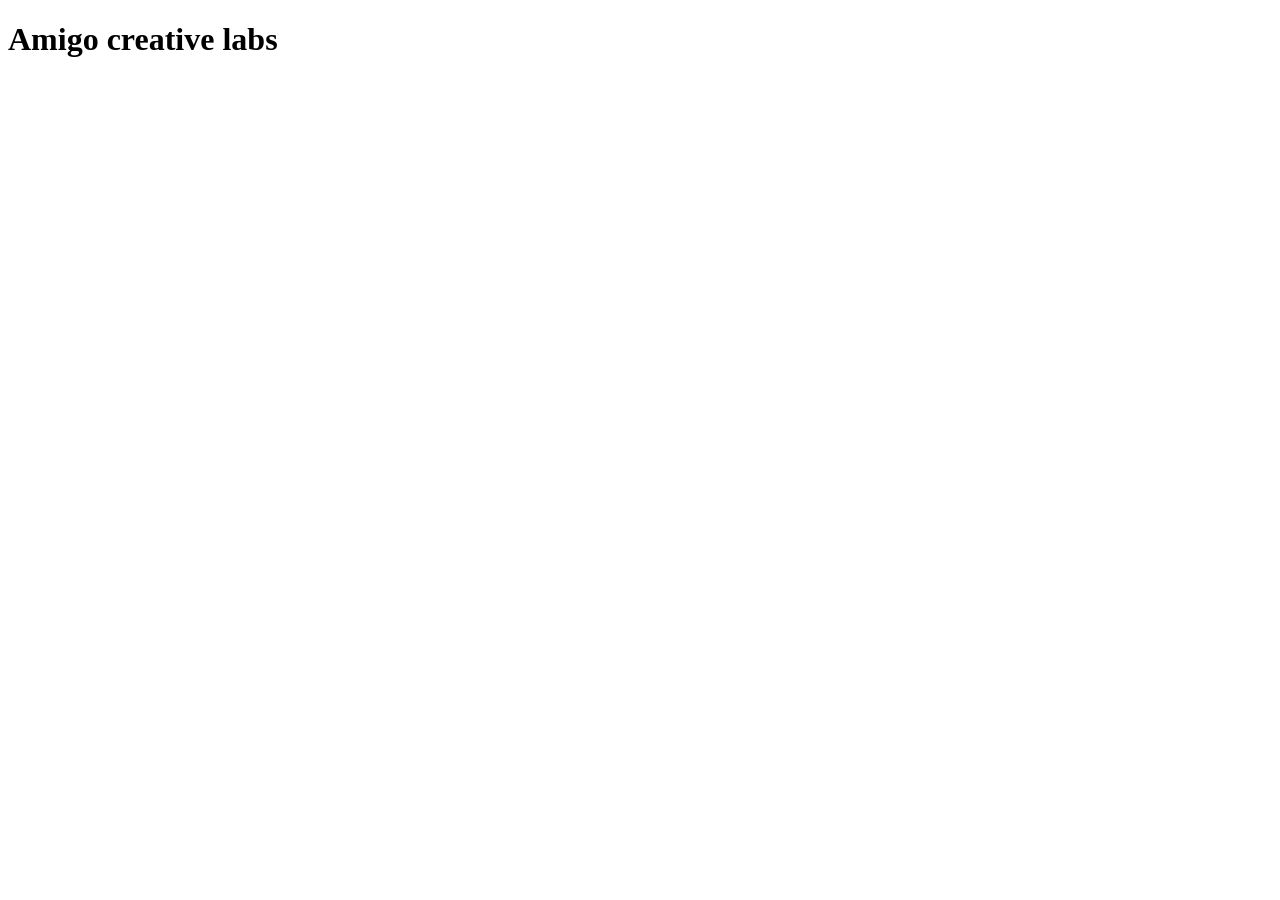
==== index.html @ 83a63556 "first" ====
<!DOCTYPE html>
<html lang="en">
<head>
    <meta charset="UTF-8">
    <meta name="viewport" content="width=device-width, initial-scale=1.0">
    <title>Document</title>
</head>
<body>
    <h1>
        Amigo creative labs
    </h1>
</body>
</html>
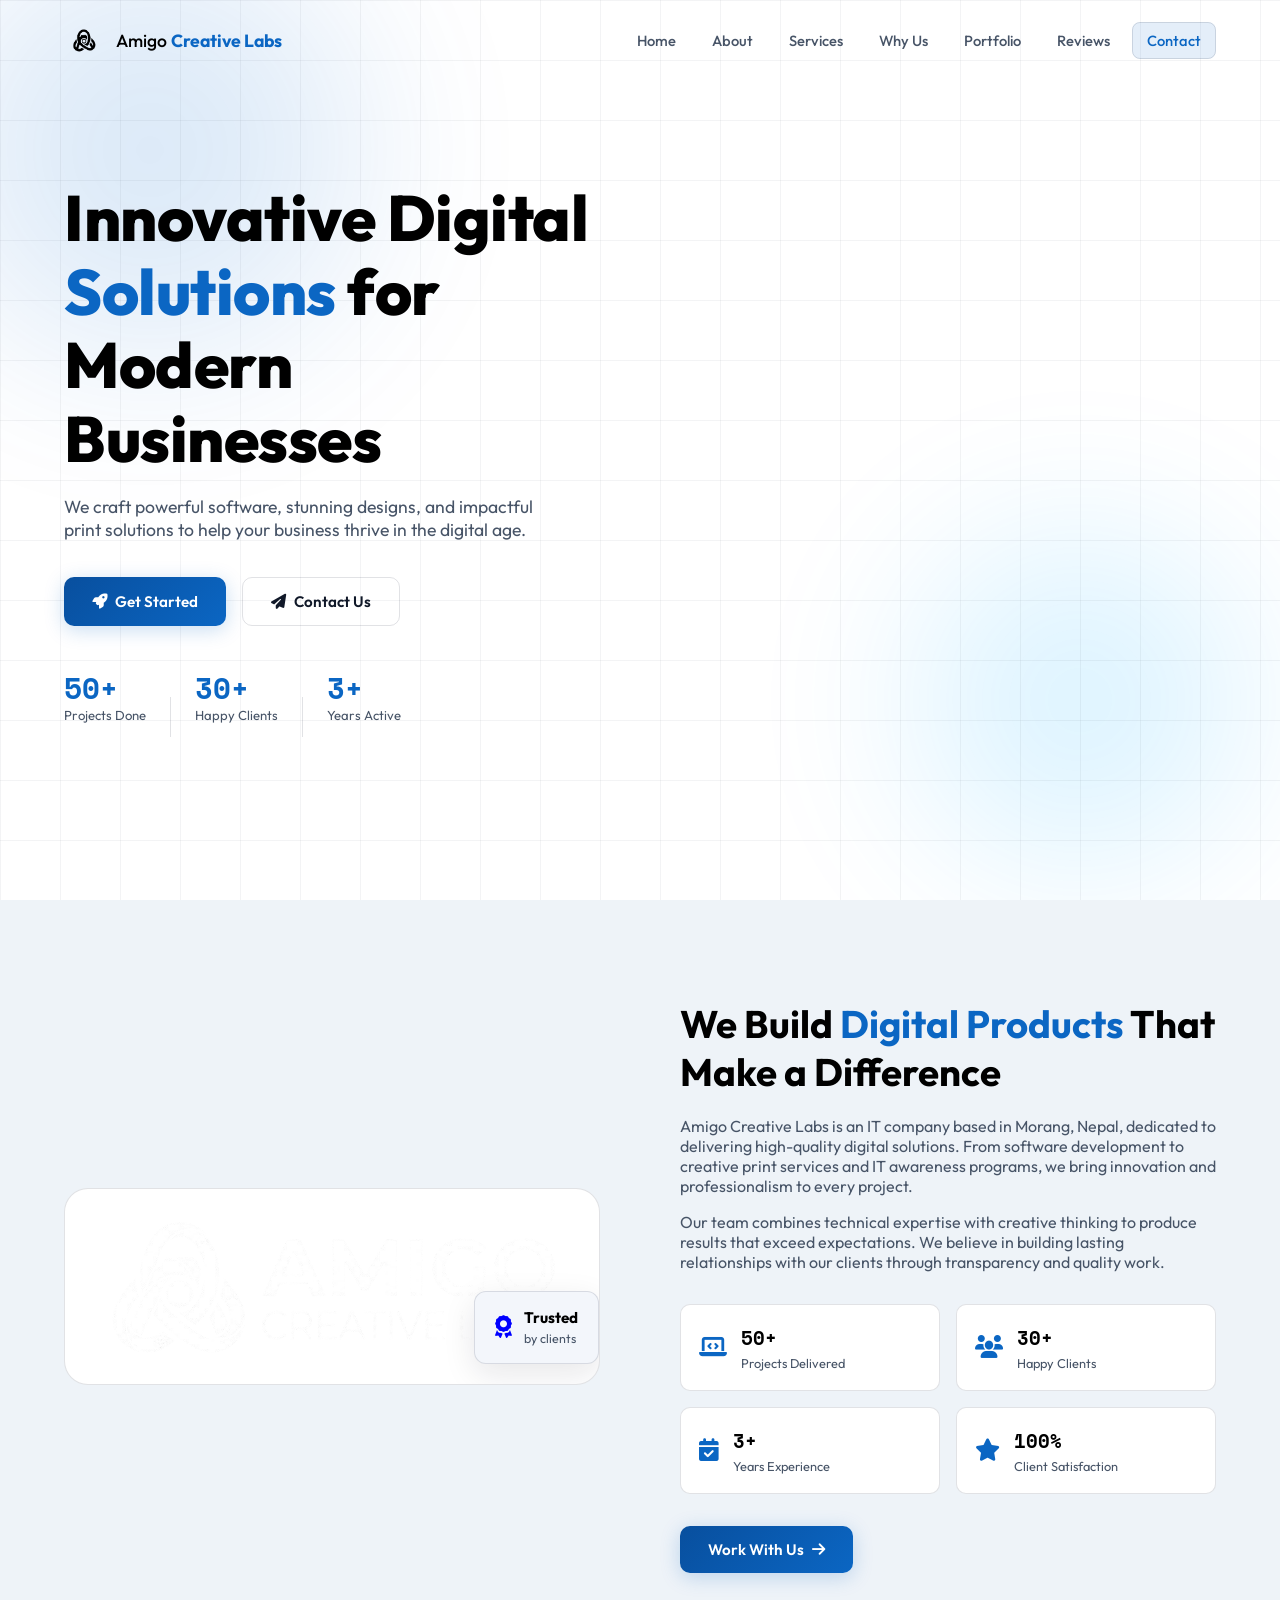
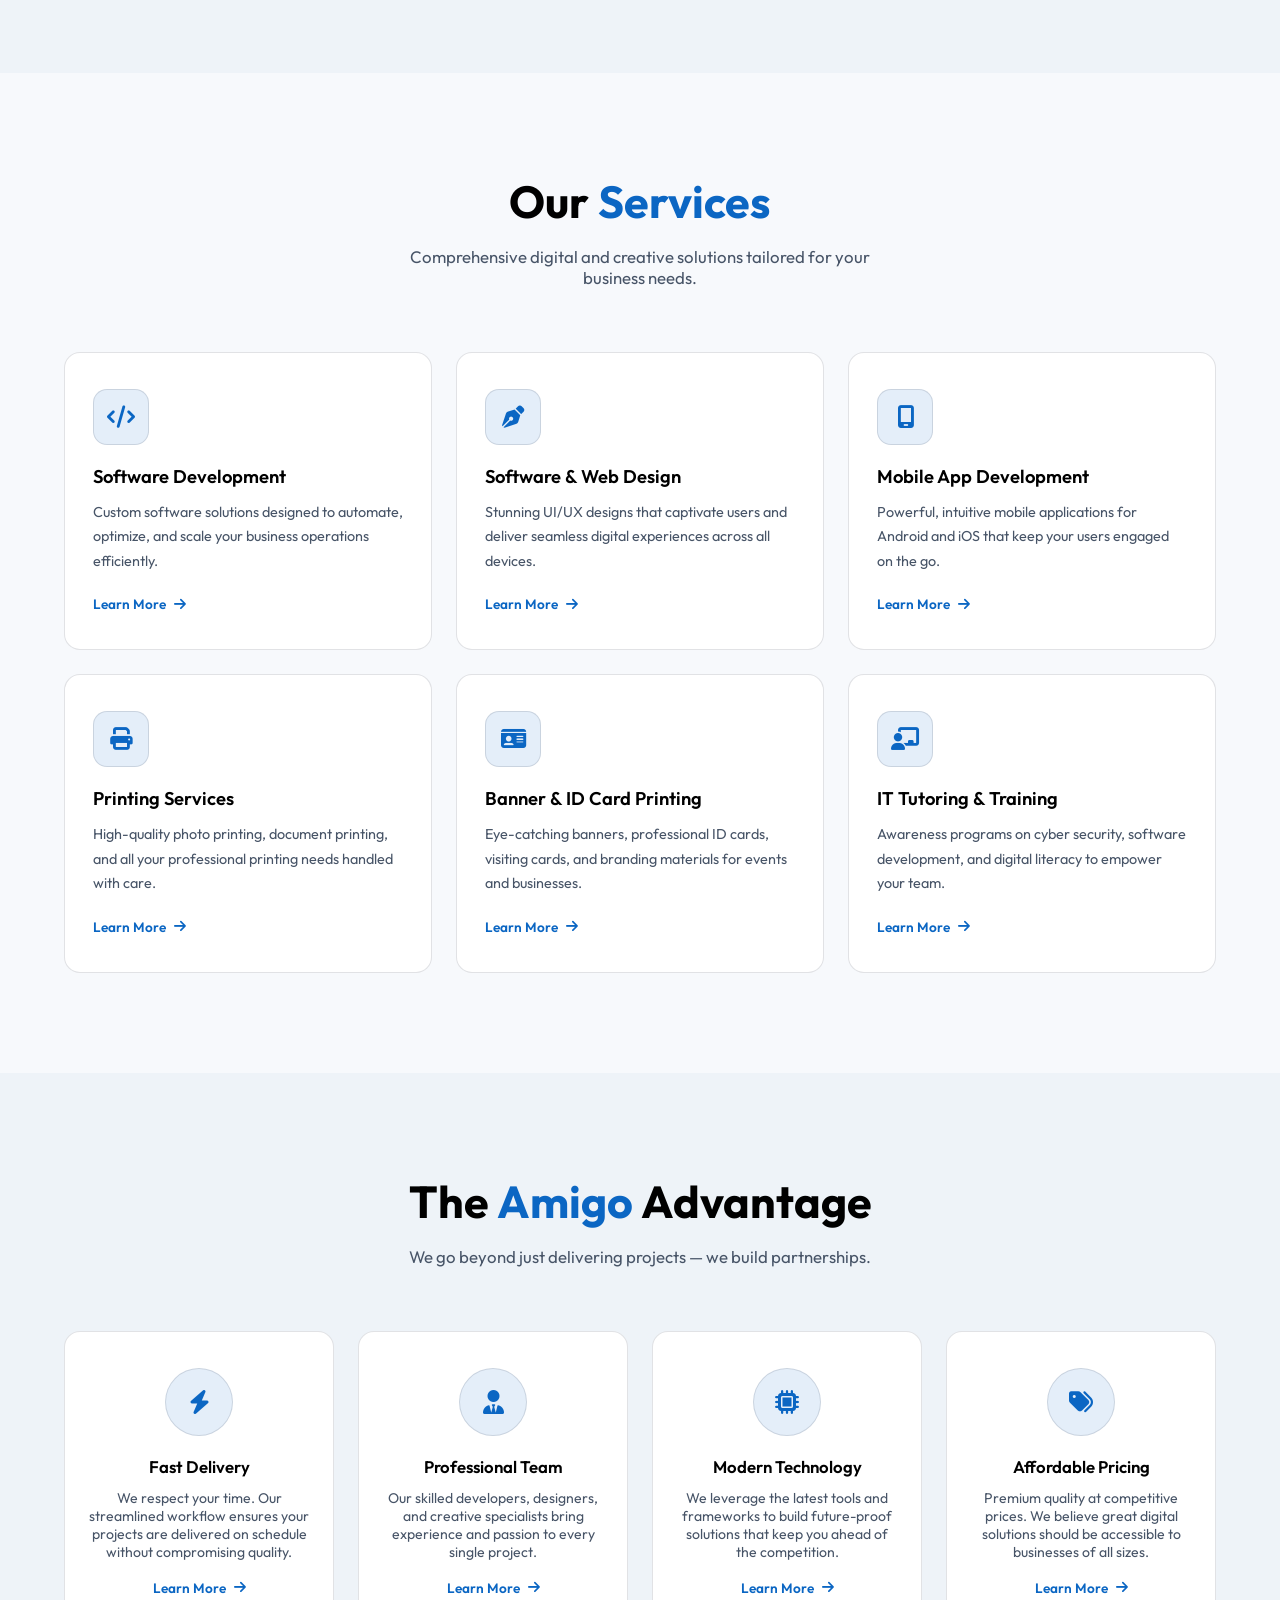
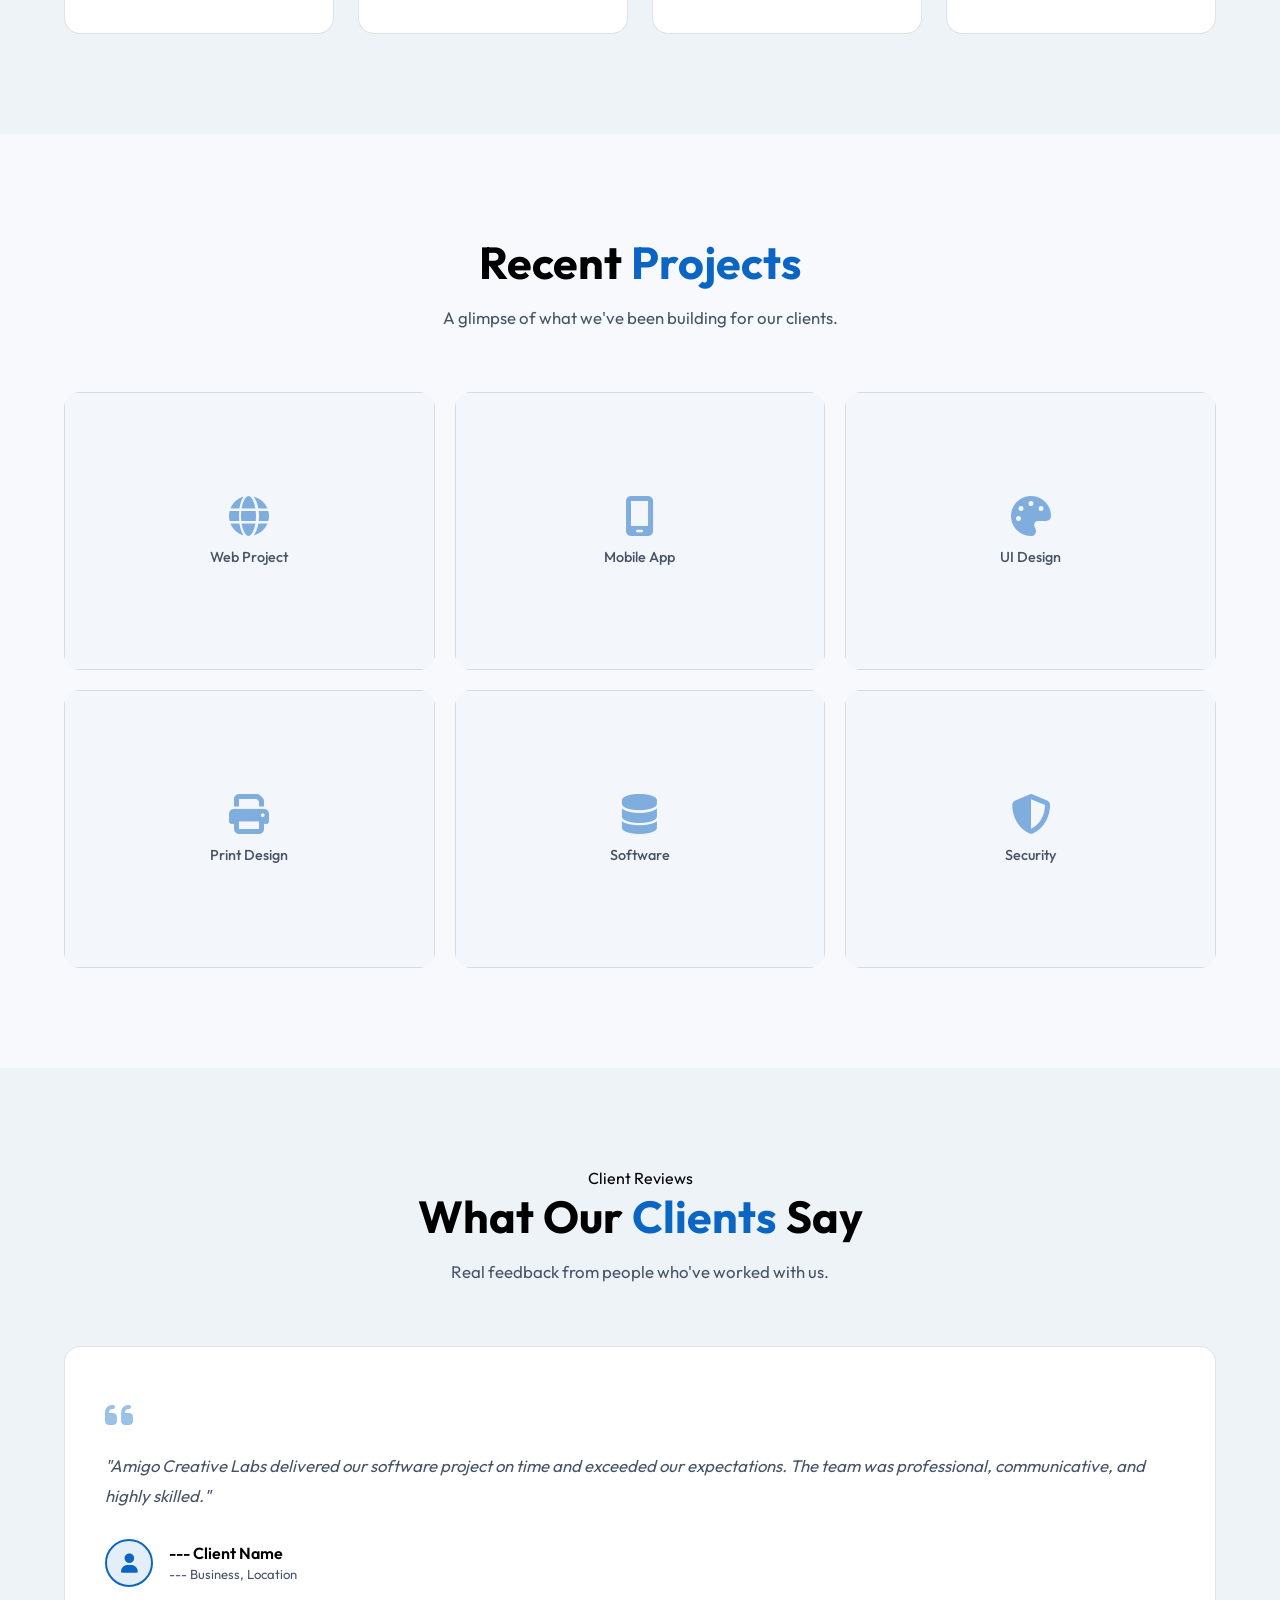
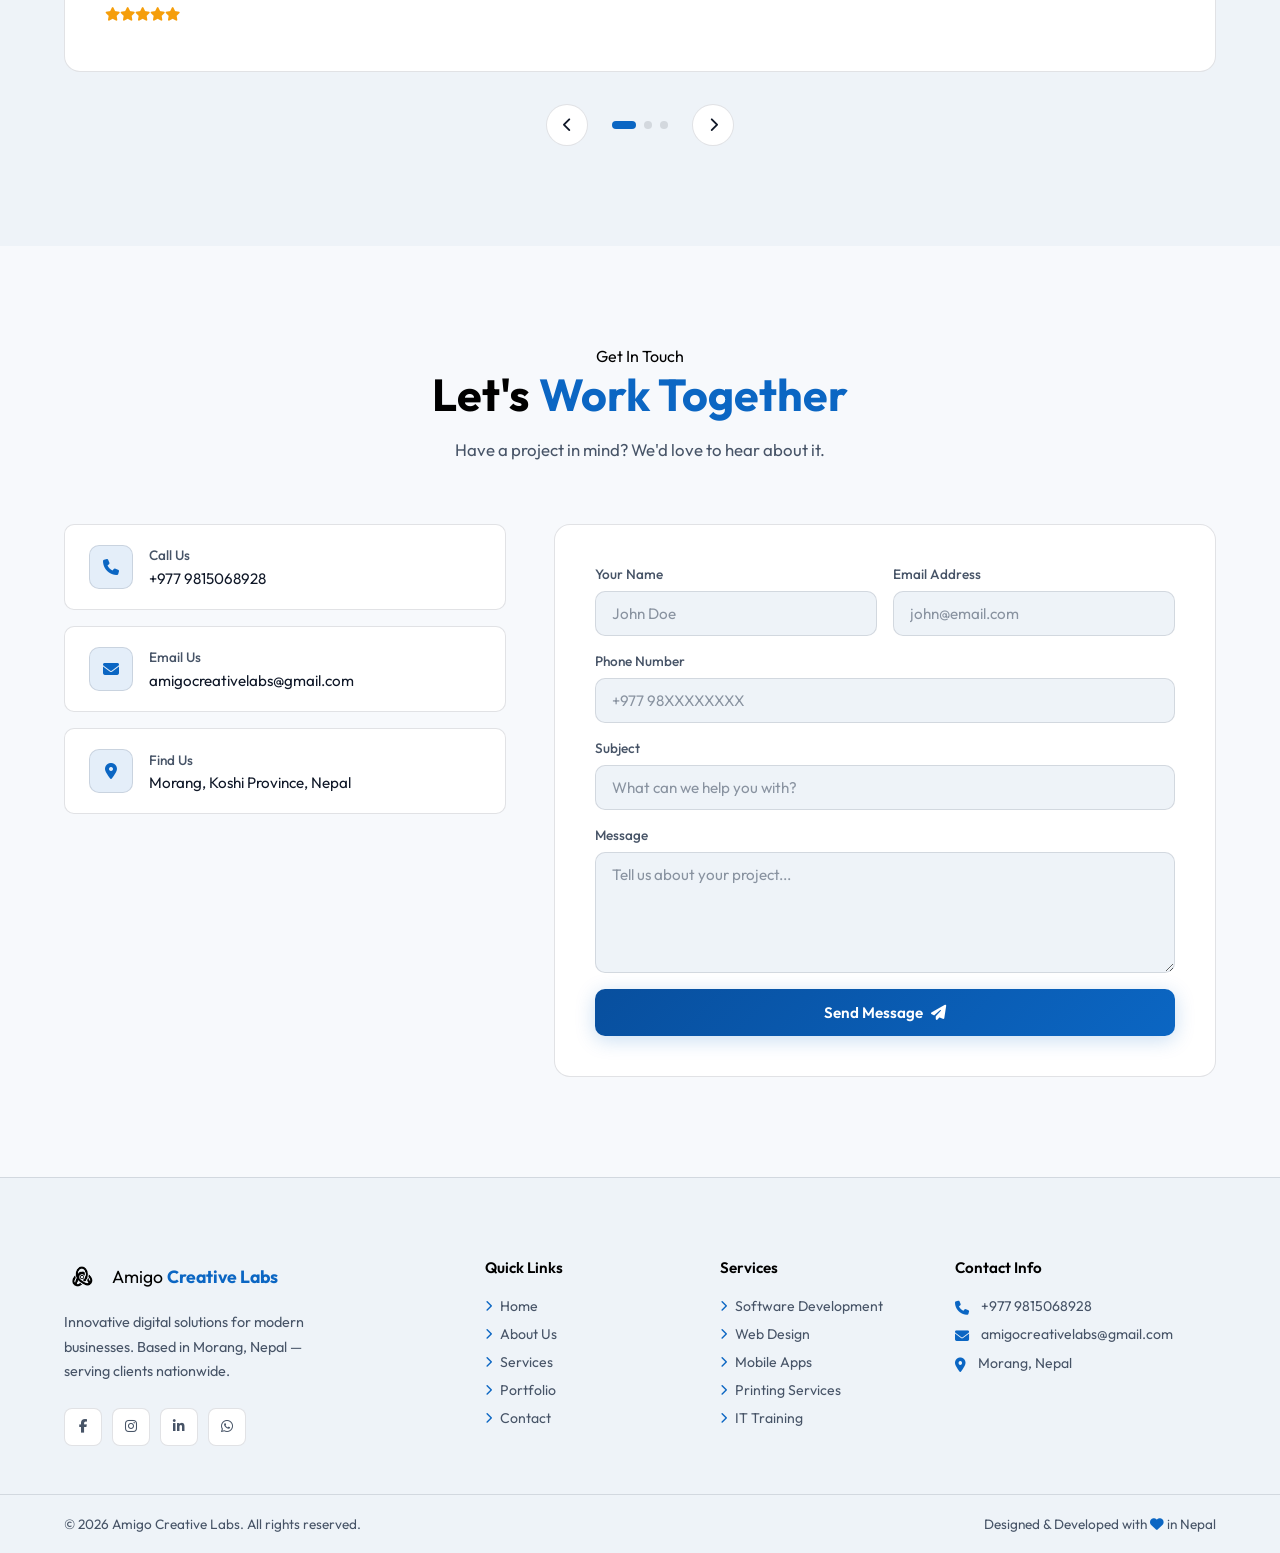
==== commit 3d48fb28: "first commit" ====
--- a/index.html
+++ b/index.html
@@ -1,13 +1,466 @@
 <!DOCTYPE html>
 <html lang="en">
 <head>
-    <meta charset="UTF-8">
-    <meta name="viewport" content="width=device-width, initial-scale=1.0">
-    <title>Document</title>
+  <meta charset="UTF-8" />
+  <meta name="viewport" content="width=device-width, initial-scale=1.0" />
+  <title>Amigo Creative Labs</title>
+  <link rel="stylesheet" href="style.css" />
+  <link rel="stylesheet" href="https://cdnjs.cloudflare.com/ajax/libs/font-awesome/6.5.0/css/all.min.css" />
+  <link href="https://fonts.googleapis.com/css2?family=Outfit:wght@300;400;500;600;700;800&family=Space+Mono:wght@400;700&display=swap" rel="stylesheet" />
 </head>
 <body>
-    <h1>
-        Amigo creative labs
-    </h1>
+
+  <nav id="navbar">
+    <div class="nav-container">
+      <a href="#home" class="nav-logo">
+        <img src="logo bg.png" alt="Amigo Creative Labs" />
+        <span>Amigo <strong>Creative Labs</strong></span>
+      </a>
+      <ul class="nav-links" id="navLinks">
+        <li><a href="#home">Home</a></li>
+        <li><a href="#about">About</a></li>
+        <li><a href="#services">Services</a></li>
+        <li><a href="#why-us">Why Us</a></li>
+        <li><a href="#portfolio">Portfolio</a></li>
+        <li><a href="#testimonials">Reviews</a></li>
+        <li><a href="#contact" class="nav-cta">Contact</a></li>
+      </ul>
+      <button class="hamburger" id="hamburger" aria-label="Toggle menu">
+        <span></span><span></span><span></span>
+      </button>
+    </div>
+  </nav>
+
+  <section id="home" class="hero">
+    <div class="hero-bg">
+      <div class="hero-glow g1"></div>
+      <div class="hero-glow g2"></div>
+      <div class="grid-overlay"></div>
+    </div>
+    <div class="hero-content fade-up">
+      
+      <h1>Innovative Digital<br /><span class="accent-text">Solutions</span> for<br />Modern Businesses</h1>
+      <p>We craft powerful software, stunning designs, and impactful print solutions to help your business thrive in the digital age.</p>
+      <div class="hero-btns">
+        <a href="#services" class="btn btn-primary"><i class="fas fa-rocket"></i> Get Started</a>
+        <a href="#contact" class="btn btn-outline"><i class="fas fa-paper-plane"></i> Contact Us</a>
+      </div>
+      <div class="hero-stats">
+        <div class="stat"><span>50+</span><p>Projects Done</p></div>
+        <div class="stat-divider"></div>
+        <div class="stat"><span>30+</span><p>Happy Clients</p></div>
+        <div class="stat-divider"></div>
+        <div class="stat"><span>3+</span><p>Years Active</p></div>
+      </div>
+    </div>
+  </section>
+
+  <section id="about" class="about section-pad">
+    <div class="container">
+      <div class="about-grid">
+        <div class="about-img-col fade-up">
+          <div class="about-img-wrap">
+            <img src="image.png" alt="About Amigo Creative Labs" />
+            <div class="about-img-badge">
+              <i class="fas fa-award"></i>
+              <div><strong>Trusted</strong><span>by clients</span></div>
+            </div>
+          </div>
+        </div>
+        <div class="about-text-col fade-up delay-1">
+          <h2>We Build <span class="accent-text">Digital Products</span> That Make a Difference</h2>
+          <p>Amigo Creative Labs is an IT company based in Morang, Nepal, dedicated to delivering high-quality digital solutions. From software development to creative print services and IT awareness programs, we bring innovation and professionalism to every project.</p>
+          <p>Our team combines technical expertise with creative thinking to produce results that exceed expectations. We believe in building lasting relationships with our clients through transparency and quality work.</p>
+          <div class="about-cards">
+            <div class="about-stat-card">
+              <i class="fas fa-laptop-code"></i>
+              <div><strong>50+</strong><span>Projects Delivered</span></div>
+            </div>
+            <div class="about-stat-card">
+              <i class="fas fa-users"></i>
+              <div><strong>30+</strong><span>Happy Clients</span></div>
+            </div>
+            <div class="about-stat-card">
+              <i class="fas fa-calendar-check"></i>
+              <div><strong>3+</strong><span>Years Experience</span></div>
+            </div>
+            <div class="about-stat-card">
+              <i class="fas fa-star"></i>
+              <div><strong>100%</strong><span>Client Satisfaction</span></div>
+            </div>
+          </div>
+          <a href="#contact" class="btn btn-primary">Work With Us <i class="fas fa-arrow-right"></i></a>
+        </div>
+      </div>
+    </div>
+  </section>
+  <!-- service-->
+  <section id="services" class="services section-pad">
+    <div class="container">
+      <div class="section-head fade-up">
+        <h2>Our <span class="accent-text">Services</span></h2>
+        <p>Comprehensive digital and creative solutions tailored for your business needs.</p>
+      </div>
+      <div class="services-grid">
+        <div class="service-card fade-up">
+          <div class="service-icon"><i class="fas fa-code"></i></div>
+          <h3>Software Development</h3>
+          <p>Custom software solutions designed to automate, optimize, and scale your business operations efficiently.</p>
+          <a href="pages/services/software-development.html" class="service-link">Learn More <i class="fas fa-arrow-right"></i></a>
+        </div>
+        <div class="service-card fade-up delay-1">
+          <div class="service-icon"><i class="fas fa-pen-nib"></i></div>
+          <h3>Software & Web Design</h3>
+          <p>Stunning UI/UX designs that captivate users and deliver seamless digital experiences across all devices.</p>
+          <a href="pages/services/software-web-design.html" class="service-link">Learn More <i class="fas fa-arrow-right"></i></a>
+        </div>
+        <div class="service-card fade-up delay-2">
+          <div class="service-icon"><i class="fas fa-mobile-screen"></i></div>
+          <h3>Mobile App Development</h3>
+          <p>Powerful, intuitive mobile applications for Android and iOS that keep your users engaged on the go.</p>
+          <a href="pages/services/mobile-app-development.html" class="service-link">Learn More <i class="fas fa-arrow-right"></i></a>
+        </div>
+        <div class="service-card fade-up">
+          <div class="service-icon"><i class="fas fa-print"></i></div>
+          <h3>Printing Services</h3>
+          <p>High-quality photo printing, document printing, and all your professional printing needs handled with care.</p>
+          <a href="pages/services/printing-services.html" class="service-link">Learn More <i class="fas fa-arrow-right"></i></a>
+        </div>
+        <div class="service-card fade-up delay-1">
+          <div class="service-icon"><i class="fas fa-id-card"></i></div>
+          <h3>Banner & ID Card Printing</h3>
+          <p>Eye-catching banners, professional ID cards, visiting cards, and branding materials for events and businesses.</p>
+          <a href="pages/services/banner-id-card-printing.html" class="service-link">Learn More <i class="fas fa-arrow-right"></i></a>
+        </div>
+        <div class="service-card fade-up delay-2">
+          <div class="service-icon"><i class="fas fa-chalkboard-user"></i></div>
+          <h3>IT Tutoring & Training</h3>
+          <p>Awareness programs on cyber security, software development, and digital literacy to empower your team.</p>
+          <a href="pages/services/it-tutoring-training.html" class="service-link">Learn More <i class="fas fa-arrow-right"></i></a>
+        </div>
+      </div>
+    </div>
+  </section>
+
+  <section id="why-us" class="why-us section-pad">
+    <div class="container">
+      <div class="section-head fade-up">
+        
+        <h2>The <span class="accent-text">Amigo</span> Advantage</h2>
+        <p>We go beyond just delivering projects — we build partnerships.</p>
+      </div>
+      <div class="why-grid">
+        <div class="why-card fade-up">
+          <div class="why-icon"><i class="fas fa-bolt"></i></div>
+          <h3>Fast Delivery</h3>
+          <p>We respect your time. Our streamlined workflow ensures your projects are delivered on schedule without compromising quality.</p>
+          <a href="pages/advantages/fast-delivery.html" class="card-link">Learn More <i class="fas fa-arrow-right"></i></a>
+        </div>
+        <div class="why-card fade-up delay-1">
+          <div class="why-icon"><i class="fas fa-user-tie"></i></div>
+          <h3>Professional Team</h3>
+          <p>Our skilled developers, designers, and creative specialists bring experience and passion to every single project.</p>
+          <a href="pages/advantages/professional-team.html" class="card-link">Learn More <i class="fas fa-arrow-right"></i></a>
+        </div>
+        <div class="why-card fade-up delay-2">
+          <div class="why-icon"><i class="fas fa-microchip"></i></div>
+          <h3>Modern Technology</h3>
+          <p>We leverage the latest tools and frameworks to build future-proof solutions that keep you ahead of the competition.</p>
+          <a href="pages/advantages/modern-technology.html" class="card-link">Learn More <i class="fas fa-arrow-right"></i></a>
+        </div>
+        <div class="why-card fade-up delay-3">
+          <div class="why-icon"><i class="fas fa-tags"></i></div>
+          <h3>Affordable Pricing</h3>
+          <p>Premium quality at competitive prices. We believe great digital solutions should be accessible to businesses of all sizes.</p>
+          <a href="pages/advantages/affordable-pricing.html" class="card-link">Learn More <i class="fas fa-arrow-right"></i></a>
+        </div>
+      </div>
+    </div>
+  </section>
+
+  <section id="portfolio" class="portfolio section-pad">
+    <div class="container">
+      <div class="section-head fade-up">
+       
+        <h2>Recent <span class="accent-text">Projects</span></h2>
+        <p>A glimpse of what we've been building for our clients.</p>
+      </div>
+      <div class="portfolio-grid">
+        <div class="portfolio-item fade-up">
+          <div class="portfolio-img">
+            <div class="portfolio-placeholder"><i class="fas fa-globe"></i><span>Web Project</span></div>
+            <div class="portfolio-overlay">
+              <h4>--- Project Name</h4>
+              <p>Web Development</p>
+              <a href="#" class="portfolio-btn"><i class="fas fa-arrow-up-right-from-square"></i></a>
+            </div>
+          </div>
+        </div>
+        <div class="portfolio-item fade-up delay-1">
+          <div class="portfolio-img">
+            <div class="portfolio-placeholder"><i class="fas fa-mobile-screen"></i><span>Mobile App</span></div>
+            <div class="portfolio-overlay">
+              <h4>--- Project Name</h4>
+              <p>Mobile Development</p>
+              <a href="#" class="portfolio-btn"><i class="fas fa-arrow-up-right-from-square"></i></a>
+            </div>
+          </div>
+        </div>
+        <div class="portfolio-item fade-up delay-2">
+          <div class="portfolio-img">
+            <div class="portfolio-placeholder"><i class="fas fa-palette"></i><span>UI Design</span></div>
+            <div class="portfolio-overlay">
+              <h4>--- Project Name</h4>
+              <p>UI/UX Design</p>
+              <a href="#" class="portfolio-btn"><i class="fas fa-arrow-up-right-from-square"></i></a>
+            </div>
+          </div>
+        </div>
+        <div class="portfolio-item fade-up">
+          <div class="portfolio-img">
+            <div class="portfolio-placeholder"><i class="fas fa-print"></i><span>Print Design</span></div>
+            <div class="portfolio-overlay">
+              <h4>--- Project Name</h4>
+              <p>Printing Services</p>
+              <a href="#" class="portfolio-btn"><i class="fas fa-arrow-up-right-from-square"></i></a>
+            </div>
+          </div>
+        </div>
+        <div class="portfolio-item fade-up delay-1">
+          <div class="portfolio-img">
+            <div class="portfolio-placeholder"><i class="fas fa-database"></i><span>Software</span></div>
+            <div class="portfolio-overlay">
+              <h4>--- Project Name</h4>
+              <p>Software Development</p>
+              <a href="#" class="portfolio-btn"><i class="fas fa-arrow-up-right-from-square"></i></a>
+            </div>
+          </div>
+        </div>
+        <div class="portfolio-item fade-up delay-2">
+          <div class="portfolio-img">
+            <div class="portfolio-placeholder"><i class="fas fa-shield-halved"></i><span>Security</span></div>
+            <div class="portfolio-overlay">
+              <h4>--- Project Name</h4>
+              <p>Cyber Security Training</p>
+              <a href="#" class="portfolio-btn"><i class="fas fa-arrow-up-right-from-square"></i></a>
+            </div>
+          </div>
+        </div>
+      </div>
+    </div>
+  </section>
+
+  <section id="testimonials" class="testimonials section-pad">
+    <div class="container">
+      <div class="section-head fade-up">
+        <div class="section-label">Client Reviews</div>
+        <h2>What Our <span class="accent-text">Clients</span> Say</h2>
+        <p>Real feedback from people who've worked with us.</p>
+      </div>
+      <div class="testimonial-slider fade-up">
+        <div class="testimonial-track" id="testimonialTrack">
+          <div class="testimonial-card">
+            <div class="t-quote"><i class="fas fa-quote-left"></i></div>
+            <p>"Amigo Creative Labs delivered our software project on time and exceeded our expectations. The team was professional, communicative, and highly skilled."</p>
+            <div class="t-author">
+              <div class="t-avatar"><i class="fas fa-user"></i></div>
+              <div>
+                <strong>--- Client Name</strong>
+                <span>--- Business, Location</span>
+              </div>
+            </div>
+            <div class="t-stars">
+              <i class="fas fa-star"></i><i class="fas fa-star"></i><i class="fas fa-star"></i><i class="fas fa-star"></i><i class="fas fa-star"></i>
+            </div>
+          </div>
+          <div class="testimonial-card">
+            <div class="t-quote"><i class="fas fa-quote-left"></i></div>
+            <p>"The printing services were top-notch! Our banners and ID cards came out perfectly. Quick turnaround and great quality at affordable prices."</p>
+            <div class="t-author">
+              <div class="t-avatar"><i class="fas fa-user"></i></div>
+              <div>
+                <strong>--- Client Name</strong>
+                <span>--- Business, Location</span>
+              </div>
+            </div>
+            <div class="t-stars">
+              <i class="fas fa-star"></i><i class="fas fa-star"></i><i class="fas fa-star"></i><i class="fas fa-star"></i><i class="fas fa-star"></i>
+            </div>
+          </div>
+          <div class="testimonial-card">
+            <div class="t-quote"><i class="fas fa-quote-left"></i></div>
+            <p>"Their cyber security awareness program was incredibly informative and well-organized. Our entire team now has a much better understanding of digital safety."</p>
+            <div class="t-author">
+              <div class="t-avatar"><i class="fas fa-user"></i></div>
+              <div>
+                <strong>--- Client Name</strong>
+                <span>--- Organization, Location</span>
+              </div>
+            </div>
+            <div class="t-stars">
+              <i class="fas fa-star"></i><i class="fas fa-star"></i><i class="fas fa-star"></i><i class="fas fa-star"></i><i class="fas fa-star-half-stroke"></i>
+            </div>
+          </div>
+        </div>
+        <div class="testimonial-controls">
+          <button class="t-btn" id="tPrev"><i class="fas fa-chevron-left"></i></button>
+          <div class="t-dots" id="tDots">
+            <span class="t-dot active"></span>
+            <span class="t-dot"></span>
+            <span class="t-dot"></span>
+          </div>
+          <button class="t-btn" id="tNext"><i class="fas fa-chevron-right"></i></button>
+        </div>
+      </div>
+    </div>
+  </section>
+
+  <section id="contact" class="contact section-pad">
+    <div class="container">
+      <div class="section-head fade-up">
+        <div class="section-label">Get In Touch</div>
+        <h2>Let's <span class="accent-text">Work Together</span></h2>
+        <p>Have a project in mind? We'd love to hear about it.</p>
+      </div>
+      <div class="contact-grid">
+        <div class="contact-info fade-up">
+          <div class="contact-card">
+            <div class="contact-icon"><i class="fas fa-phone"></i></div>
+            <div>
+              <h4>Call Us</h4>
+              <a href="tel:9815068928">+977 9815068928</a>
+            </div>
+          </div>
+          <div class="contact-card">
+            <div class="contact-icon"><i class="fas fa-envelope"></i></div>
+            <div>
+              <h4>Email Us</h4>
+              <a href="mailto:amigocreativelabs@gmail.com">amigocreativelabs@gmail.com</a>
+            </div>
+          </div>
+          <div class="contact-card">
+            <div class="contact-icon"><i class="fas fa-location-dot"></i></div>
+            <div>
+              <h4>Find Us</h4>
+              <p>Morang, Koshi Province, Nepal</p>
+            </div>
+          </div>
+          <div class="map-placeholder">
+           <iframe
+  src="https://www.google.com/maps?q=26.657047,87.297087&output=embed"
+  width="100%"
+  height="220"
+  style="border:0; border-radius:12px;"
+  allowfullscreen
+  loading="lazy">
+</iframe>
+          </div>
+        </div>
+        <div class="contact-form-wrap fade-up delay-1">
+          <form class="contact-form" id="contactForm">
+            <div class="form-row">
+              <div class="form-group">
+                <label>Your Name</label>
+                <input type="text" placeholder="John Doe" required />
+              </div>
+              <div class="form-group">
+                <label>Email Address</label>
+                <input type="email" placeholder="john@email.com" required />
+              </div>
+            </div>
+            <div class="form-group">
+              <label>Phone Number</label>
+              <input type="tel" placeholder="+977 98XXXXXXXX" />
+            </div>
+            <div class="form-group">
+              <label>Subject</label>
+              <input type="text" placeholder="What can we help you with?" required />
+            </div>
+            <div class="form-group">
+              <label>Message</label>
+              <textarea rows="5" placeholder="Tell us about your project..." required></textarea>
+            </div>
+            <button type="submit" class="btn btn-primary full-width">
+              Send Message <i class="fas fa-paper-plane"></i>
+            </button>
+          </form>
+        </div>
+      </div>
+    </div>
+  </section>
+
+  <footer class="footer">
+    <div class="footer-top">
+      <div class="container">
+        <div class="footer-grid">
+          <div class="footer-brand">
+            <a href="#home" class="footer-logo">
+              <img src="logo bg.png" alt="Amigo Creative Labs logo" />
+              <span>Amigo <strong>Creative Labs</strong></span>
+            </a>
+            <p>Innovative digital solutions for modern businesses. Based in Morang, Nepal — serving clients nationwide.</p>
+            <div class="footer-socials">
+            <a href="https://www.facebook.com/amigocreativelabs" aria-label="Facebook">
+  <i class="fab fa-facebook-f"></i>
+</a>
+
+<a href="https://instagram.com/yourprofile" aria-label="Instagram">
+  <i class="fab fa-instagram"></i>
+</a>
+
+<a href="https://linkedin.com/in/yourprofile" aria-label="LinkedIn">
+  <i class="fab fa-linkedin-in"></i>
+</a>
+
+<a href="https://wa.me/9779815068928" aria-label="Whatsapps">
+<i class="fa-brands fa-whatsapp"></i>
+</a>
+
+
+</a>
+            </div>
+          </div>
+          <div class="footer-col">
+            <h4>Quick Links</h4>
+            <ul>
+              <li><a href="#home"><i class="fas fa-chevron-right"></i> Home</a></li>
+              <li><a href="#about"><i class="fas fa-chevron-right"></i> About Us</a></li>
+              <li><a href="#services"><i class="fas fa-chevron-right"></i> Services</a></li>
+              <li><a href="#portfolio"><i class="fas fa-chevron-right"></i> Portfolio</a></li>
+              <li><a href="#contact"><i class="fas fa-chevron-right"></i> Contact</a></li>
+            </ul>
+          </div>
+          <div class="footer-col">
+            <h4>Services</h4>
+            <ul>
+              <li><a href="#services"><i class="fas fa-chevron-right"></i> Software Development</a></li>
+              <li><a href="#services"><i class="fas fa-chevron-right"></i> Web Design</a></li>
+              <li><a href="#services"><i class="fas fa-chevron-right"></i> Mobile Apps</a></li>
+              <li><a href="#services"><i class="fas fa-chevron-right"></i> Printing Services</a></li>
+              <li><a href="#services"><i class="fas fa-chevron-right"></i> IT Training</a></li>
+            </ul>
+          </div>
+          <div class="footer-col">
+            <h4>Contact Info</h4>
+            <ul class="footer-contact">
+              <li><i class="fas fa-phone"></i> <a href="tel:9815068928">+977 9815068928</a></li>
+              <li><i class="fas fa-envelope"></i> <a href="mailto:amigocreativelabs@gmail.com">amigocreativelabs@gmail.com</a></li>
+              <li><i class="fas fa-location-dot"></i> Morang, Nepal</li>
+            </ul>
+          </div>
+        </div>
+      </div>
+    </div>
+    <div class="footer-bottom">
+      <div class="container">
+        <p>&copy; <span id="year"></span> Amigo Creative Labs. All rights reserved.</p>
+        <p>Designed & Developed with <i class="fas fa-heart" style="color:var(--accent)"></i> in Nepal</p>
+      </div>
+    </div>
+  </footer>
+
+  <a href="#home" class="back-to-top" id="backToTop"><i class="fas fa-arrow-up"></i></a>
+
+  <script src="script.js"></script>
 </body>
-</html>+</html>
--- a/style.css
+++ b/style.css
@@ -0,0 +1,933 @@
+:root {
+  color-scheme: light dark;
+
+  --bg: #f7f9fc;
+  --bg2: #eef3f8;
+  --surface: #ffffff;
+  --surface2: #f3f6fb;
+  --border: rgba(15, 23, 42, 0.12);
+  --text: #101828;
+  --text-muted: #475467;
+  --accent: #0b66c3;
+  --accent2: #084f9e;
+  --accent-glow: rgba(11, 102, 195, 0.11);
+  --button-text: #ffffff;
+  --white: #ffffff;
+  --overlay-text: #ffffff;
+  --navbar-shadow: 5 4px 24px rgba(15, 23, 42, 0.08);
+  --hero-card-bg: rgba(255, 255, 255, 0.84);
+  --radius: 16px;
+  --radius-sm: 10px;
+  --shadow: 0 10px 32px rgba(15, 23, 42, 0.10);
+  --shadow-accent: 0 16px 40px rgba(11, 102, 195, 0.12);
+  --transition: all 0.3s ease;
+  --font: 'Outfit', sans-serif;
+  --font-mono: 'Space Mono', monospace;
+}
+
+@media (prefers-color-scheme: dark) {
+  :root {
+    --bg: #0b1220;
+    --bg2: #101827;
+    --surface: #151f31;
+    --surface2: #1b2638;
+    --border: rgba(226, 232, 240, 0.14);
+    --text: #f8fafc;
+    --text-muted: #cbd5e1;
+    --accent: #62b6ff;
+    --accent2: #2f80ed;
+    --accent-glow: rgba(98, 182, 255, 0.16);
+    --button-text: #07111f;
+    --navbar-shadow: 0 4px 24px rgba(0, 0, 0, 0.35);
+    --hero-card-bg: rgba(21, 31, 49, 0.88);
+    --shadow: 0 10px 32px rgba(0, 0, 0, 0.35);
+    --shadow-accent: 0 16px 40px rgba(47, 128, 237, 0.18);
+  }
+}
+
+*, *::before, *::after { box-sizing: border-box; margin: 0; padding: 0; }
+
+html { scroll-behavior: smooth; }
+
+body {
+  font-family: var(--font);
+  background:
+    radial-gradient(circle at top left, var(--accent-glow), transparent 32rem),
+   
+}
+
+body.loading { overflow: hidden; }
+
+img { max-width: 100%; display: block; }
+a { text-decoration: none; color: inherit; }
+ul { list-style: none; }
+
+.container {
+  max-width: 1200px;
+  margin: 0 auto;
+  padding: 0 24px;
+}
+
+.section-pad { padding: 100px 0; }
+
+.section-head {
+  text-align: center;
+  margin-bottom: 64px;
+}
+.section-head h2 { font-size: clamp(2rem, 4vw, 2.8rem); font-weight: 700; margin-bottom: 16px; }
+.section-head p { color: var(--text-muted); max-width: 520px; margin: 0 auto; font-size: 1.05rem; }
+
+.accent-text {
+  color: var(--accent);
+  position: relative;
+}
+rom { width: 0; } to { width: 100%; } 
+@keyframes pulse { 0%, 100% { opacity: 1; transform: scale(1); } 50% { opacity: 0.6; transform: scale(0.95); } }
+
+/* Navbar */
+#navbar {
+  position: fixed;
+  top: 0; left: 0; right: 0;
+  z-index: 1000;
+  padding: 20px 0;
+  transition: var(--transition);
+  
+}
+#navbar.scrolled {
+  background: color-mix(in srgb, var(--bg) 75%, transparent);
+
+  backdrop-filter: blur(24px);
+  -webkit-backdrop-filter: blur(24px);
+
+  border-bottom: 1px solid var(--border);
+  box-shadow: 0 8px 32px rgba(0,0,0,.12);
+
+  padding: 12px 0;
+}
+.nav-container {
+  max-width: 1200px;
+  margin: 0 auto;
+  padding: 0 24px;
+  display: flex;
+  align-items: center;
+  justify-content: space-between;
+}
+.nav-logo {
+  display: flex;
+  align-items: center;
+  gap: 12px;
+  font-size: 1.1rem;
+  font-weight: 500;
+}
+.nav-logo img {
+  width: 40px;
+  height: 40px;
+  object-fit: contain;
+  filter: brightness(2) invert(0);
+}
+.nav-logo strong { color: var(--accent); font-weight: 700; }
+.nav-links {
+  display: flex;
+  align-items: center;
+  gap: 8px;
+}
+.nav-links a {
+  font-size: 0.92rem;
+  font-weight: 500;
+  color: var(--text-muted);
+  padding: 8px 14px;
+  border-radius: 8px;
+  transition: var(--transition);
+}
+.nav-links a:hover { color: var(--text); background: var(--surface); }
+.nav-links .nav-cta {
+  color: var(--accent);
+  border: 1px solid var(--border);
+  background: var(--accent-glow);
+}
+.nav-links .nav-cta:hover { background: var(--accent); color: var(--button-text); }
+
+.hamburger {
+  display: none;
+  flex-direction: column;
+  gap: 5px;
+  background: none;
+  border: none;
+  cursor: pointer;
+  padding: 6px;
+}
+.hamburger span {
+  display: block; width: 24px; height: 2px;
+  background: var(--text);
+  border-radius: 2px;
+  transition: var(--transition);
+}
+.hamburger.active span:nth-child(1) { transform: translateY(7px) rotate(45deg); }
+.hamburger.active span:nth-child(2) { opacity: 0; }
+.hamburger.active span:nth-child(3) { transform: translateY(-7px) rotate(-45deg); }
+
+/* Buttons */
+.btn {
+  display: inline-flex;
+  align-items: center;
+  gap: 8px;
+  padding: 14px 28px;
+  border-radius: var(--radius-sm);
+  font-family: var(--font);
+  font-size: 0.95rem;
+  font-weight: 600;
+  cursor: pointer;
+  border: none;
+  transition: var(--transition);
+}
+.btn-primary {
+  background: linear-gradient(135deg, var(--accent2), var(--accent));
+  color: var(--button-text);
+  box-shadow: 0 4px 20px rgba(11, 102, 195, 0.22);
+}
+.btn-primary:hover {
+  transform: translateY(-2px);
+  box-shadow: 0 8px 30px rgba(0, 170, 255, 0.4);
+}
+.btn-outline {
+  background: transparent;
+  color: var(--text);
+  border: 1px solid var(--border);
+}
+.btn-outline:hover {
+  background: var(--surface);
+  border-color: var(--accent);
+  color: var(--accent);
+  transform: translateY(-2px);
+}
+.full-width { width: 100%; justify-content: center; }
+
+/* Hero */
+.hero {
+  min-height: 100vh;
+  display: grid;
+  grid-template-columns: 1fr 1fr;
+  align-items: center;
+  gap: 64px;
+  padding: 120px 5% 80px;
+  position: relative;
+  overflow: hidden;
+  max-width: 1300px;
+  margin: 0 auto;
+}
+
+.hero-bg {
+  position: fixed;
+  inset: 0;
+  pointer-events: none;
+  z-index: -1;
+}
+.hero-glow {
+  position: absolute;
+  border-radius: 50%;
+  filter: blur(80px);
+  opacity: 0.18;
+}
+.g1 {
+  width: 500px; height: 500px;
+  background: radial-gradient(circle, #0066cc, transparent);
+  top: -100px; left: -100px;
+}
+.g2 {
+  width: 400px; height: 400px;
+  background: radial-gradient(circle, #00aaff, transparent);
+  bottom: 0; right: 0;
+}
+.grid-overlay {
+  position: absolute;
+  inset: 0;
+  background-image:
+    linear-gradient(var(--border) 1px, transparent 1px),
+    linear-gradient(90deg, var(--border) 1px, transparent 1px);
+  background-size: 60px 60px;
+  opacity: 0.4;
+ 
+}
+
+.hero-badge {
+  display: inline-flex;
+  align-items: center;
+  gap: 8px;
+  font-family: var(--font-mono);
+  font-size: 0.78rem;
+  letter-spacing: 1px;
+  color: var(--accent);
+  background: var(--accent-glow);
+  border: 1px solid var(--border);
+  padding: 6px 16px;
+  border-radius: 100px;
+  margin-bottom: 24px;
+}
+.hero-badge i { font-size: 0.6rem; animation: blink 1.5s infinite; }
+@keyframes blink { 0%, 100% { opacity: 1; } 50% { opacity: 0.3; } }
+
+.hero-content h1 {
+  font-size: clamp(2.4rem, 5vw, 4rem);
+  font-weight: 800;
+  line-height: 1.15;
+  margin-bottom: 20px;
+  letter-spacing: -0.5px;
+}
+.hero-content p {
+  font-size: 1.1rem;
+  color: var(--text-muted);
+  max-width: 480px;
+  margin-bottom: 36px;
+  
+}
+.hero-btns { display: flex; gap: 16px; flex-wrap: wrap; margin-bottom: 48px; }
+.hero-stats { display: flex; align-items: center; gap: 24px; }
+.stat span {
+  display: block;
+  font-size: 1.8rem;
+  font-weight: 800;
+  color: var(--accent);
+  font-family: var(--font-mono);
+  line-height: 1;
+}
+.stat p { font-size: 0.82rem; color: var(--text-muted); margin-top: 4px; }
+.stat-divider { width: 1px; height: 40px; background: var(--border); }
+
+.hero-visual {
+  position: relative;
+  display: flex;
+  align-items: center;
+  justify-content: center;
+
+}
+.hero-img-wrap {
+  width: 100%;
+  max-width: 440px;
+  border-radius: 24px;
+  overflow: hidden;
+  border: 1px solid var(--border);
+  box-shadow: var(--shadow-accent);
+  position: relative;
+  z-index: 1;
+}
+.hero-img-wrap img { width: 100%; height: auto; }
+
+.hero-card-float {
+  position: absolute;
+  display: flex;
+  align-items: center;
+  gap: 10px;
+  background: var(--hero-card-bg);
+  border: 1px solid var(--border);
+  border-radius: 12px;
+  padding: 12px 18px;
+  font-size: 0.85rem;
+  font-weight: 600;
+  color: var(--text);
+  z-index: 2;
+  box-shadow: var(--shadow);
+}
+.hero-card-float i { color: var(--accent); font-size: 1rem; }
+.card-1 { top: 10%; left: -10%; animation: floatY 3s ease-in-out infinite; }
+.card-2 { bottom: 20%; right: -12%; animation: floatY 3.5s ease-in-out infinite 0.5s; }
+.card-3 { top: 60%; left: -12%; animation: floatY 4s ease-in-out infinite 1s; }
+
+@keyframes floatY {
+  0%, 100% { transform: translateY(0); }
+  50% { transform: translateY(-10px); }
+}
+
+/* About */
+.about { background: var(--bg2); }
+.about-grid {
+  display: grid;
+  grid-template-columns: 1fr 1fr;
+  gap: 80px;
+  align-items: center;
+}
+.about-img-wrap {
+  position: relative;
+  border-radius: 24px;
+  overflow: hidden;
+  border: 1px solid var(--border);
+}
+.about-img-wrap img { width: 100%; height: 100%; object-fit: cover; }
+.about-img-badge {
+  position: absolute;
+  bottom: 20px; right: 0px;
+  background: var(--surface2);
+  border: 1px solid var(--border);
+  border-radius: 12px;
+  padding: 16px 20px;
+  display: flex;
+  align-items: center;
+  gap: 12px;
+  box-shadow: var(--shadow);
+}
+.about-img-badge i { font-size: 1.4rem; color: blue; }
+.about-img-badge strong { display: block; font-weight: 700; font-size: 0.95rem; }
+.about-img-badge span { font-size: 0.78rem; color: var(--text-muted); }
+
+.about-text-col .section-label { margin-bottom: 16px; }
+.about-text-col h2 { font-size: clamp(1.8rem, 3vw, 2.5rem); font-weight: 700; margin-bottom: 20px; }
+.about-text-col p { color: var(--text-muted); margin-bottom: 16px; }
+.about-cards {
+  display: grid;
+  grid-template-columns: 1fr 1fr;
+  gap: 16px;
+  margin: 32px 0;
+}
+.about-stat-card {
+  background: var(--surface);
+  border: 1px solid var(--border);
+  border-radius: var(--radius-sm);
+  padding: 18px;
+  display: flex;
+  align-items: center;
+  gap: 14px;
+  transition: var(--transition);
+}
+.about-stat-card:hover { border-color: var(--accent); transform: translateY(-2px); }
+.about-stat-card i { font-size: 1.4rem; color: var(--accent); }
+.about-stat-card strong { display: block; font-size: 1.2rem; font-weight: 700; font-family: var(--font-mono); }
+.about-stat-card span { font-size: 0.8rem; color: var(--text-muted); }
+
+/* Services */
+.services { background: var(--bg); }
+.services-grid {
+  display: grid;
+  grid-template-columns: repeat(3, 1fr);
+  gap: 24px;
+}
+.service-card {
+  background: var(--surface);
+  border: 1px solid var(--border);
+  border-radius: var(--radius);
+  padding: 36px 28px;
+  transition: var(--transition);
+  position: relative;
+  overflow: hidden;
+}
+.service-card::before {
+  content: '';
+  position: absolute;
+  top: 0; left: 0; right: 0;
+  height: 2px;
+  background: linear-gradient(90deg, var(--accent2), var(--accent));
+  opacity: 0;
+  transition: var(--transition);
+}
+.service-card:hover { transform: translateY(-6px); border-color: var(--accent); box-shadow: var(--shadow-accent); }
+.service-card:hover::before { opacity: 1; }
+.service-icon {
+  width: 56px; height: 56px;
+  background: var(--accent-glow);
+  border: 1px solid var(--border);
+  border-radius: 14px;
+  display: flex;
+  align-items: center;
+  justify-content: center;
+  font-size: 1.4rem;
+  color: var(--accent);
+  margin-bottom: 20px;
+  transition: var(--transition);
+}
+.service-card:hover .service-icon { background: var(--accent); color: var(--overlay-text); border-color: transparent; }
+.service-card h3 { font-size: 1.15rem; font-weight: 600; margin-bottom: 12px; }
+.service-card p { color: var(--text-muted); font-size: 0.9rem; line-height: 1.7; margin-bottom: 20px; }
+.service-link {
+  display: inline-flex;
+  align-items: center;
+  gap: 8px;
+  font-size: 0.85rem;
+  font-weight: 600;
+  color: var(--accent);
+  transition: var(--transition);
+}
+.service-link:hover { gap: 12px; }
+
+/* Why Us */
+.why-us { background: var(--bg2); }
+.why-grid {
+  display: grid;
+  grid-template-columns: repeat(4, 1fr);
+  gap: 24px;
+}
+.why-card {
+  background: var(--surface);
+  border: 1px solid var(--border);
+  border-radius: var(--radius);
+  padding: 36px 24px;
+  text-align: center;
+  transition: var(--transition);
+}
+.why-card:hover { transform: translateY(-6px); border-color: var(--accent); box-shadow: var(--shadow-accent); }
+.why-icon {
+  width: 68px; height: 68px;
+  background: var(--accent-glow);
+  border: 1px solid var(--border);
+  border-radius: 50%;
+  display: flex;
+  align-items: center;
+  justify-content: center;
+  font-size: 1.5rem;
+  color: var(--accent);
+  margin: 0 auto 20px;
+  transition: var(--transition);
+}
+.why-card:hover .why-icon { background: var(--accent); color: var(--overlay-text); }
+.why-card h3 { font-size: 1.05rem; font-weight: 600; margin-bottom: 12px; }
+.why-card p { color: var(--text-muted); font-size: 0.88rem; }
+
+/* Portfolio */
+.portfolio { background: var(--bg); }
+.portfolio-grid {
+  display: grid;
+  grid-template-columns: repeat(3, 1fr);
+  gap: 20px;
+}
+.portfolio-item { border-radius: var(--radius); overflow: hidden; }
+.portfolio-img {
+  position: relative;
+  aspect-ratio: 4/3;
+  cursor: pointer;
+  overflow: hidden;
+}
+.portfolio-placeholder {
+  width: 100%;
+  height: 100%;
+  background: var(--surface2);
+  border: 1px solid var(--border);
+  display: flex;
+  flex-direction: column;
+  align-items: center;
+  justify-content: center;
+  gap: 12px;
+  color: var(--text-muted);
+  transition: var(--transition);
+}
+.portfolio-placeholder i { font-size: 2.5rem; color: var(--accent); opacity: 0.5; }
+.portfolio-placeholder span { font-size: 0.9rem; font-weight: 500; }
+.portfolio-overlay {
+  position: absolute;
+  inset: 0;
+  background: linear-gradient(to top, rgba(0,40,80,0.95) 0%, rgba(0,102,204,0.7) 100%);
+  display: flex;
+  flex-direction: column;
+  align-items: center;
+  justify-content: center;
+  gap: 6px;
+  opacity: 0;
+  transform: scale(1.05);
+  transition: all 0.35s ease;
+}
+.portfolio-item:hover .portfolio-overlay { opacity: 1; transform: scale(1); }
+.portfolio-item:hover .portfolio-placeholder { transform: scale(1.05); }
+.portfolio-overlay h4 { font-size: 1rem; font-weight: 600; color: var(--overlay-text); }
+.portfolio-overlay p { font-size: 0.82rem; color: rgba(255,255,255,0.7); }
+.portfolio-btn {
+  margin-top: 10px;
+  width: 40px; height: 40px;
+  background: var(--accent);
+  border-radius: 50%;
+  display: flex;
+  align-items: center;
+  justify-content: center;
+  color: var(--overlay-text);
+  font-size: 0.8rem;
+  transition: var(--transition);
+}
+.portfolio-btn:hover { background: var(--overlay-text); color: var(--accent); }
+
+/* Testimonials */
+.testimonials { background: var(--bg2); }
+.testimonial-slider { overflow: hidden; position: relative; }
+.testimonial-track {
+  display: flex;
+  transition: transform 0.5s ease;
+}
+.testimonial-card {
+  min-width: 100%;
+  background: var(--surface);
+  border: 1px solid var(--border);
+  border-radius: var(--radius);
+  padding: 48px 40px;
+  position: relative;
+}
+.t-quote { font-size: 2rem; color: var(--accent); opacity: 0.4; margin-bottom: 16px; }
+.testimonial-card > p { font-size: 1.05rem; color: var(--text-muted); line-height: 1.8; margin-bottom: 28px; font-style: italic; }
+.t-author { display: flex; align-items: center; gap: 16px; margin-bottom: 16px; }
+.t-avatar {
+  width: 48px; height: 48px;
+  background: var(--accent-glow);
+  border: 2px solid var(--accent);
+  border-radius: 50%;
+  display: flex;
+  align-items: center;
+  justify-content: center;
+  font-size: 1.2rem;
+  color: var(--accent);
+}
+.t-author strong { display: block; font-weight: 600; }
+.t-author span { font-size: 0.82rem; color: var(--text-muted); }
+.t-stars i { color: #f59e0b; font-size: 0.85rem; }
+.testimonial-controls {
+  display: flex;
+  align-items: center;
+  justify-content: center;
+  gap: 24px;
+  margin-top: 32px;
+}
+.t-btn {
+  width: 42px; height: 42px;
+  background: var(--surface);
+  border: 1px solid var(--border);
+  border-radius: 50%;
+  color: var(--text);
+  cursor: pointer;
+  font-size: 0.9rem;
+  transition: var(--transition);
+  display: flex;
+  align-items: center;
+  justify-content: center;
+}
+.t-btn:hover { background: var(--accent); border-color: var(--accent); color: var(--overlay-text); }
+.t-dots { display: flex; gap: 8px; }
+.t-dot {
+  width: 8px; height: 8px;
+  border-radius: 50%;
+  background: var(--border);
+  cursor: pointer;
+  transition: var(--transition);
+}
+.t-dot.active { background: var(--accent); width: 24px; border-radius: 4px; }
+
+/* Contact */
+.contact { background: var(--bg); }
+.contact-grid {
+  display: grid;
+  grid-template-columns: 1fr 1.5fr;
+  gap: 48px;
+  align-items: start;
+}
+.contact-info { display: flex; flex-direction: column; gap: 16px; }
+.contact-card {
+  background: var(--surface);
+  border: 1px solid var(--border);
+  border-radius: var(--radius-sm);
+  padding: 20px 24px;
+  display: flex;
+  align-items: center;
+  gap: 16px;
+  transition: var(--transition);
+}
+.contact-card:hover { border-color: var(--accent); }
+.contact-icon {
+  width: 44px; height: 44px;
+  background: var(--accent-glow);
+  border: 1px solid var(--border);
+  border-radius: 10px;
+  display: flex;
+  align-items: center;
+  justify-content: center;
+  font-size: 1rem;
+  color: var(--accent);
+  flex-shrink: 0;
+}
+.contact-card h4 { font-size: 0.85rem; font-weight: 500; color: var(--text-muted); margin-bottom: 4px; }
+.contact-card a, .contact-card p { font-size: 0.95rem; color: var(--text); transition: var(--transition); }
+.contact-card a:hover { color: var(--accent); }
+.map-placeholder { margin-top: 8px; border-radius: var(--radius-sm); overflow: hidden; }
+
+.contact-form-wrap {
+  background: var(--surface);
+  border: 1px solid var(--border);
+  border-radius: var(--radius);
+  padding: 40px;
+}
+.form-row { display: grid; grid-template-columns: 1fr 1fr; gap: 16px; }
+.form-group { display: flex; flex-direction: column; gap: 8px; margin-bottom: 16px; }
+.form-group label { font-size: 0.85rem; font-weight: 500; color: var(--text-muted); }
+.form-group input, .form-group textarea {
+  background: var(--bg2);
+  border: 1px solid var(--border);
+  border-radius: var(--radius-sm);
+  padding: 12px 16px;
+  color: var(--text);
+  font-family: var(--font);
+  font-size: 0.95rem;
+  transition: var(--transition);
+  outline: none;
+  resize: vertical;
+}
+.form-group input:focus, .form-group textarea:focus {
+  border-color: var(--accent);
+  box-shadow: 0 0 0 3px var(--accent-glow);
+}
+.form-group input::placeholder, .form-group textarea::placeholder { color: var(--text-muted); opacity: 0.6; }
+
+/* Footer */
+.footer { background: var(--bg2); border-top: 1px solid var(--border); }
+.footer-top { padding: 80px 0 48px; }
+.footer-grid {
+  display: grid;
+  grid-template-columns: 2fr 1fr 1fr 1.4fr;
+  gap: 48px;
+}
+.footer-logo {
+  display: flex;
+  align-items: center;
+  gap: 12px;
+  font-size: 1.1rem;
+  margin-bottom: 16px;
+}
+.footer-logo img { width: 36px; filter: brightness(1); }
+.footer-logo strong { color: var(--accent); }
+.footer-brand p { color: var(--text-muted); font-size: 0.9rem; line-height: 1.7; max-width: 280px; margin-bottom: 24px; }
+.footer-socials { display: flex; gap: 10px; }
+.footer-socials a {
+  width: 38px; height: 38px;
+  background: var(--surface);
+  border: 1px solid var(--border);
+  border-radius: 8px;
+  display: flex;
+  align-items: center;
+  justify-content: center;
+  font-size: 0.85rem;
+  color: var(--text-muted);
+  transition: var(--transition);
+}
+.footer-socials a:hover { background: var(--accent); border-color: var(--accent); color: var(--overlay-text); }
+.footer-col h4 { font-size: 0.95rem; font-weight: 600; margin-bottom: 20px; }
+.footer-col ul li { margin-bottom: 10px; }
+.footer-col ul a {
+  font-size: 0.88rem;
+  color: var(--text-muted);
+  display: flex;
+  align-items: center;
+  gap: 8px;
+  transition: var(--transition);
+}
+.footer-col ul a i { font-size: 0.7rem; color: var(--accent); }
+.footer-col ul a:hover { color: var(--accent); padding-left: 4px; }
+.footer-contact li {
+  display: flex;
+  align-items: flex-start;
+  gap: 12px;
+  color: var(--text-muted);
+  font-size: 0.88rem;
+  margin-bottom: 12px;
+}
+.footer-contact i { color: var(--accent); margin-top: 4px; flex-shrink: 0; }
+.footer-contact a { color: var(--text-muted); transition: var(--transition); }
+.footer-contact a:hover { color: var(--accent); }
+
+.footer-bottom {
+  border-top: 1px solid var(--border);
+  padding: 20px 0;
+}
+.footer-bottom .container {
+  display: flex;
+  align-items: center;
+  justify-content: space-between;
+  flex-wrap: wrap;
+  gap: 8px;
+}
+.footer-bottom p { font-size: 0.85rem; color: var(--text-muted); }
+
+/* Back to top */
+.back-to-top {
+  position: fixed;
+  bottom: 32px; right: 32px;
+  width: 44px; height: 44px;
+  background: var(--accent);
+  border-radius: 50%;
+  display: flex;
+  align-items: center;
+  justify-content: center;
+  color: var(--overlay-text);
+  font-size: 0.85rem;
+  box-shadow: 0 4px 16px rgba(0, 170, 255, 0.4);
+  opacity: 0;
+  pointer-events: none;
+  transform: translateY(10px);
+  transition: var(--transition);
+  z-index: 999;
+}
+.back-to-top.visible { opacity: 1; pointer-events: auto; transform: translateY(0); }
+.back-to-top:hover { transform: translateY(-3px); }
+
+/* Fade-up animation */
+.fade-up {
+  opacity: 0;
+  transform: translateY(30px);
+  transition: opacity 0.6s ease, transform 0.6s ease;
+}
+.fade-up.visible { opacity: 1; transform: translateY(0); }
+.delay-1 { transition-delay: 0.15s; }
+.delay-2 { transition-delay: 0.3s; }
+.delay-3 { transition-delay: 0.45s; }
+
+/* Responsive */
+@media (max-width: 1024px) {
+  .hero { grid-template-columns: 1fr; gap: 48px; text-align: center; padding-top: 140px; }
+  .hero-content p { margin: 0 auto 36px; }
+  .hero-btns { justify-content: center; }
+  .hero-stats { justify-content: center; }
+  .hero-visual { max-width: 400px; margin: 0 auto; }
+  .card-1 { left: -5%; }
+  .card-3 { left: -5%; }
+  .about-grid { grid-template-columns: 1fr; gap: 40px; }
+  .about-img-badge { right: 16px; }
+  .services-grid { grid-template-columns: repeat(2, 1fr); }
+  .why-grid { grid-template-columns: repeat(2, 1fr); }
+  .footer-grid { grid-template-columns: 1fr 1fr; gap: 32px; }
+}
+
+@media (max-width: 768px) {
+  .section-pad { padding: 72px 0; }
+  .nav-links { display: none; flex-direction: column; position: absolute; top: 100%; left: 0; right: 0; background: color-mix(in srgb, var(--surface) 96%, transparent); padding: 20px; border-bottom: 1px solid var(--border); gap: 4px; }
+  .nav-links.open { display: flex; }
+  .nav-links a { padding: 12px 16px; border-radius: 8px; }
+  .hamburger { display: flex; }
+  .hero { padding: 120px 5% 60px; }
+  .hero-card-float { display: none;  }
+  .services-grid { grid-template-columns: 1fr; }
+  .why-grid { grid-template-columns: 1fr 1fr; }
+  .portfolio-grid { grid-template-columns: repeat(2, 1fr); }
+  .contact-grid { grid-template-columns: 1fr; }
+  .contact-form-wrap { padding: 28px 20px; }
+  .form-row { grid-template-columns: 1fr; }
+  .testimonial-card { padding: 32px 24px; }
+  .footer-grid { grid-template-columns: 1fr; gap: 32px; }
+  .footer-bottom .container { flex-direction: column; text-align: center; }
+  .back-to-top { bottom: 20px; right: 20px; }
+}
+
+@media (max-width: 480px) {
+  .why-grid { grid-template-columns: 1fr; }
+  .about-cards { grid-template-columns: 1fr; }
+  .portfolio-grid { grid-template-columns: 1fr; }
+  .hero-stats { flex-direction: column; gap: 16px; }
+  .stat-divider { display: none; }
+}
+@media (prefers-color-scheme: dark) {
+  .footer-logo img,
+  .nav-logo img,
+  .loader-logo { filter: brightness(1.8); }
+}
+
+
+/* Detail links and under pages */
+.card-link {
+  display: inline-flex;
+  align-items: center;
+  gap: 8px;
+  margin-top: 18px;
+  font-size: 0.85rem;
+  font-weight: 600;
+  color: var(--accent);
+  transition: var(--transition);
+}
+.card-link:hover { gap: 12px; }
+
+.page-hero {
+  min-height: 70vh;
+  display: flex;
+  align-items: center;
+  padding: 140px 0 80px;
+  background: linear-gradient(135deg, var(--bg), var(--bg2));
+}
+.page-hero-grid {
+  display: grid;
+  grid-template-columns: 1.1fr 0.9fr;
+  gap: 56px;
+  align-items: center;
+}
+.page-hero h1 {
+  font-size: clamp(2.4rem, 5vw, 4.3rem);
+  line-height: 1.1;
+  margin-bottom: 20px;
+}
+.page-hero p {
+  max-width: 650px;
+  color: var(--text-muted);
+  font-size: 1.1rem;
+  margin-bottom: 32px;
+}
+.page-icon {
+  width: 180px;
+  height: 180px;
+  display: grid;
+  place-items: center;
+  margin-left: auto;
+  border-radius: 40px;
+  background: var(--surface);
+  border: 1px solid var(--border);
+  color: var(--accent);
+  font-size: 4rem;
+  box-shadow: var(--shadow-accent);
+}
+.detail-grid {
+  display: grid;
+  grid-template-columns: repeat(3, 1fr);
+  gap: 24px;
+}
+.detail-card {
+  background: var(--surface);
+  border: 1px solid var(--border);
+  border-radius: var(--radius);
+  padding: 28px;
+}
+.detail-card h3 { margin-bottom: 12px; }
+.detail-card p { color: var(--text-muted); }
+.process-list {
+  list-style: none;
+  padding-left: 0;
+}
+
+.process-list li {
+  background: var(--surface);
+  border: 1px solid var(--border);
+  border-radius: var(--radius-sm);
+  padding: 18px 20px;
+  position: relative;
+}
+
+.process-list li::before {
+  content: none;
+  display: none;
+}
+@media (max-width: 768px) {
+  .page-hero-grid, .detail-grid { grid-template-columns: 1fr; }
+  .page-icon { margin: 0; width: 140px; height: 140px; font-size: 3rem; }
+}
+/* Light mode → dark logo */
+.nav-logo img,
+.footer-logo img {
+    filter: brightness(0);
+    transition: filter .3s ease;
+}
+
+/* Dark mode → white logo */
+@media (prefers-color-scheme: dark) {
+    .nav-logo img,
+    .footer-logo img{
+        filter: brightness(0) invert(1);
+    }
+}
+/* About image background */
+.about-img-wrap {
+    background: var(--surface); /* light mode */
+}
+
+/* Dark mode */
+@media (prefers-color-scheme: dark) {
+    .about-img-wrap {
+        background: rgb(1, 1, 39); /* soft dark blue */
+    }
+
+    .about-img-wrap img {
+           background: var(--surface);
+    }
+}
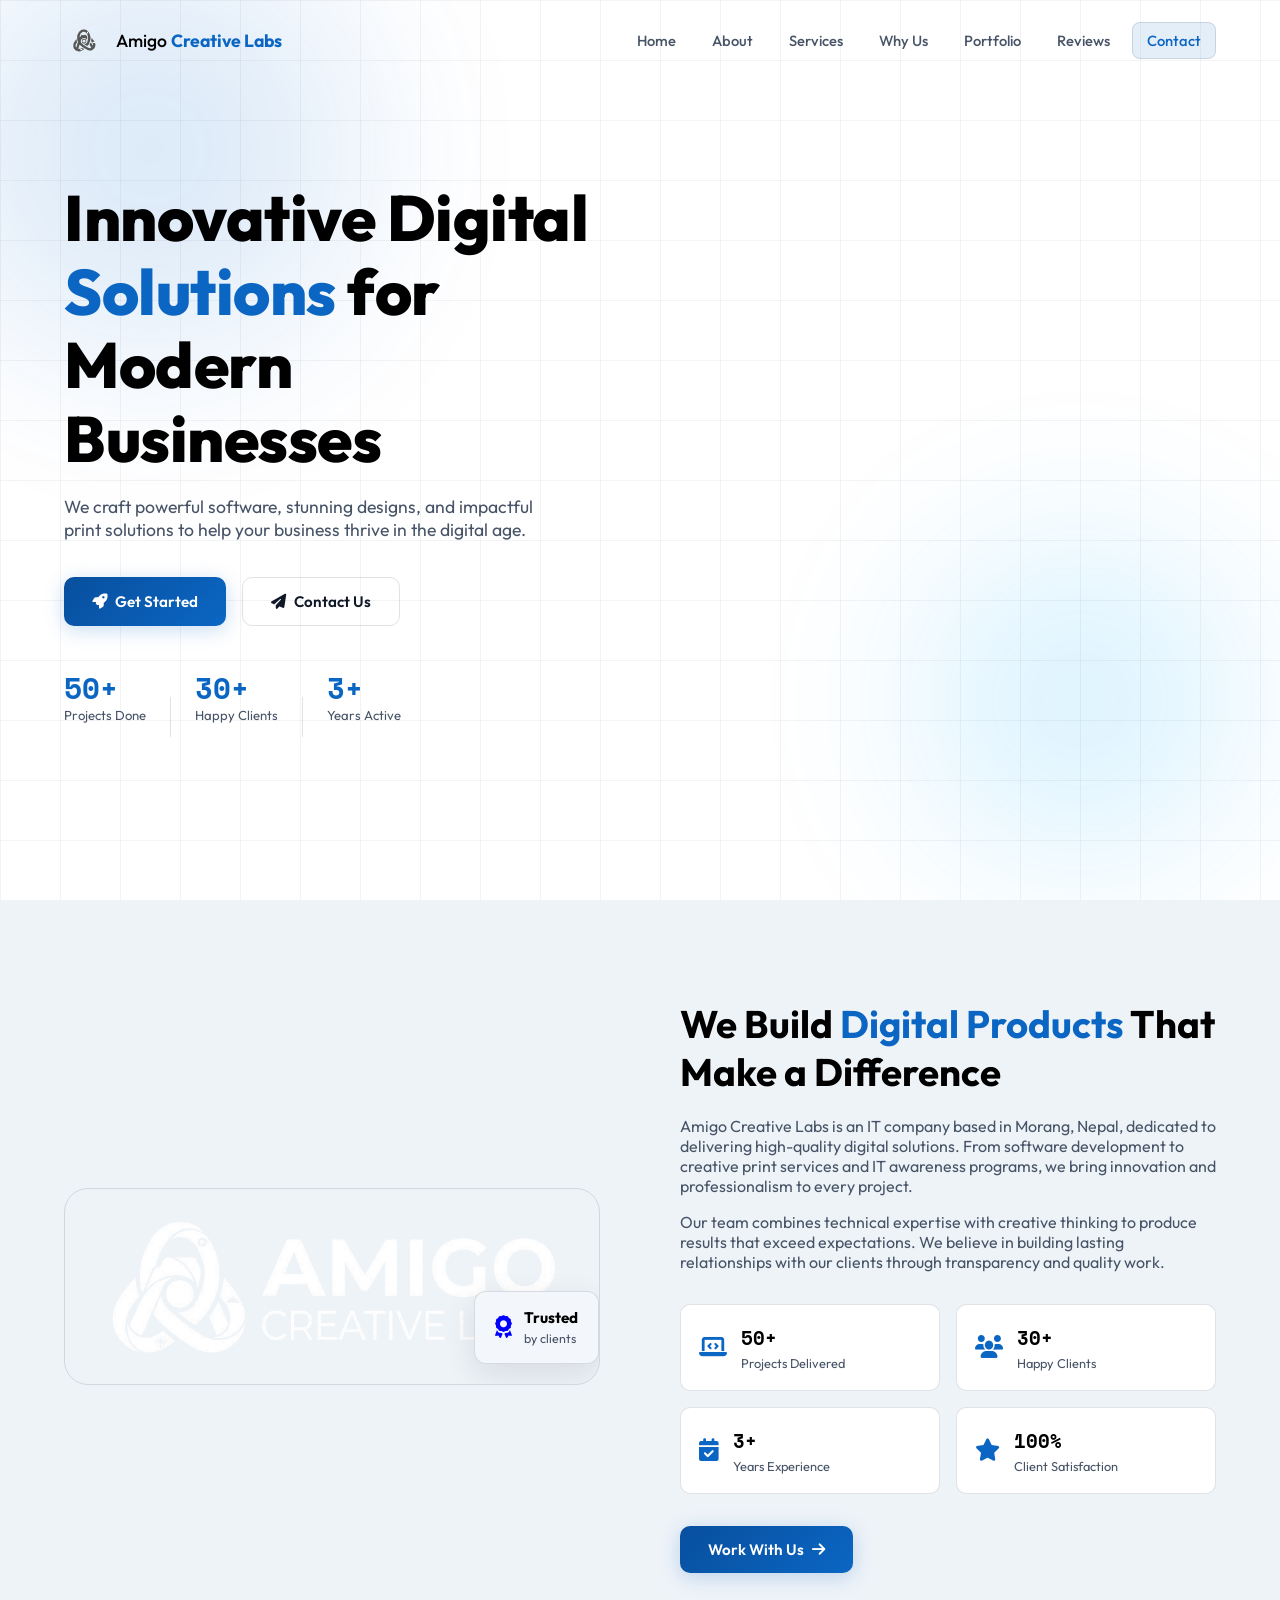
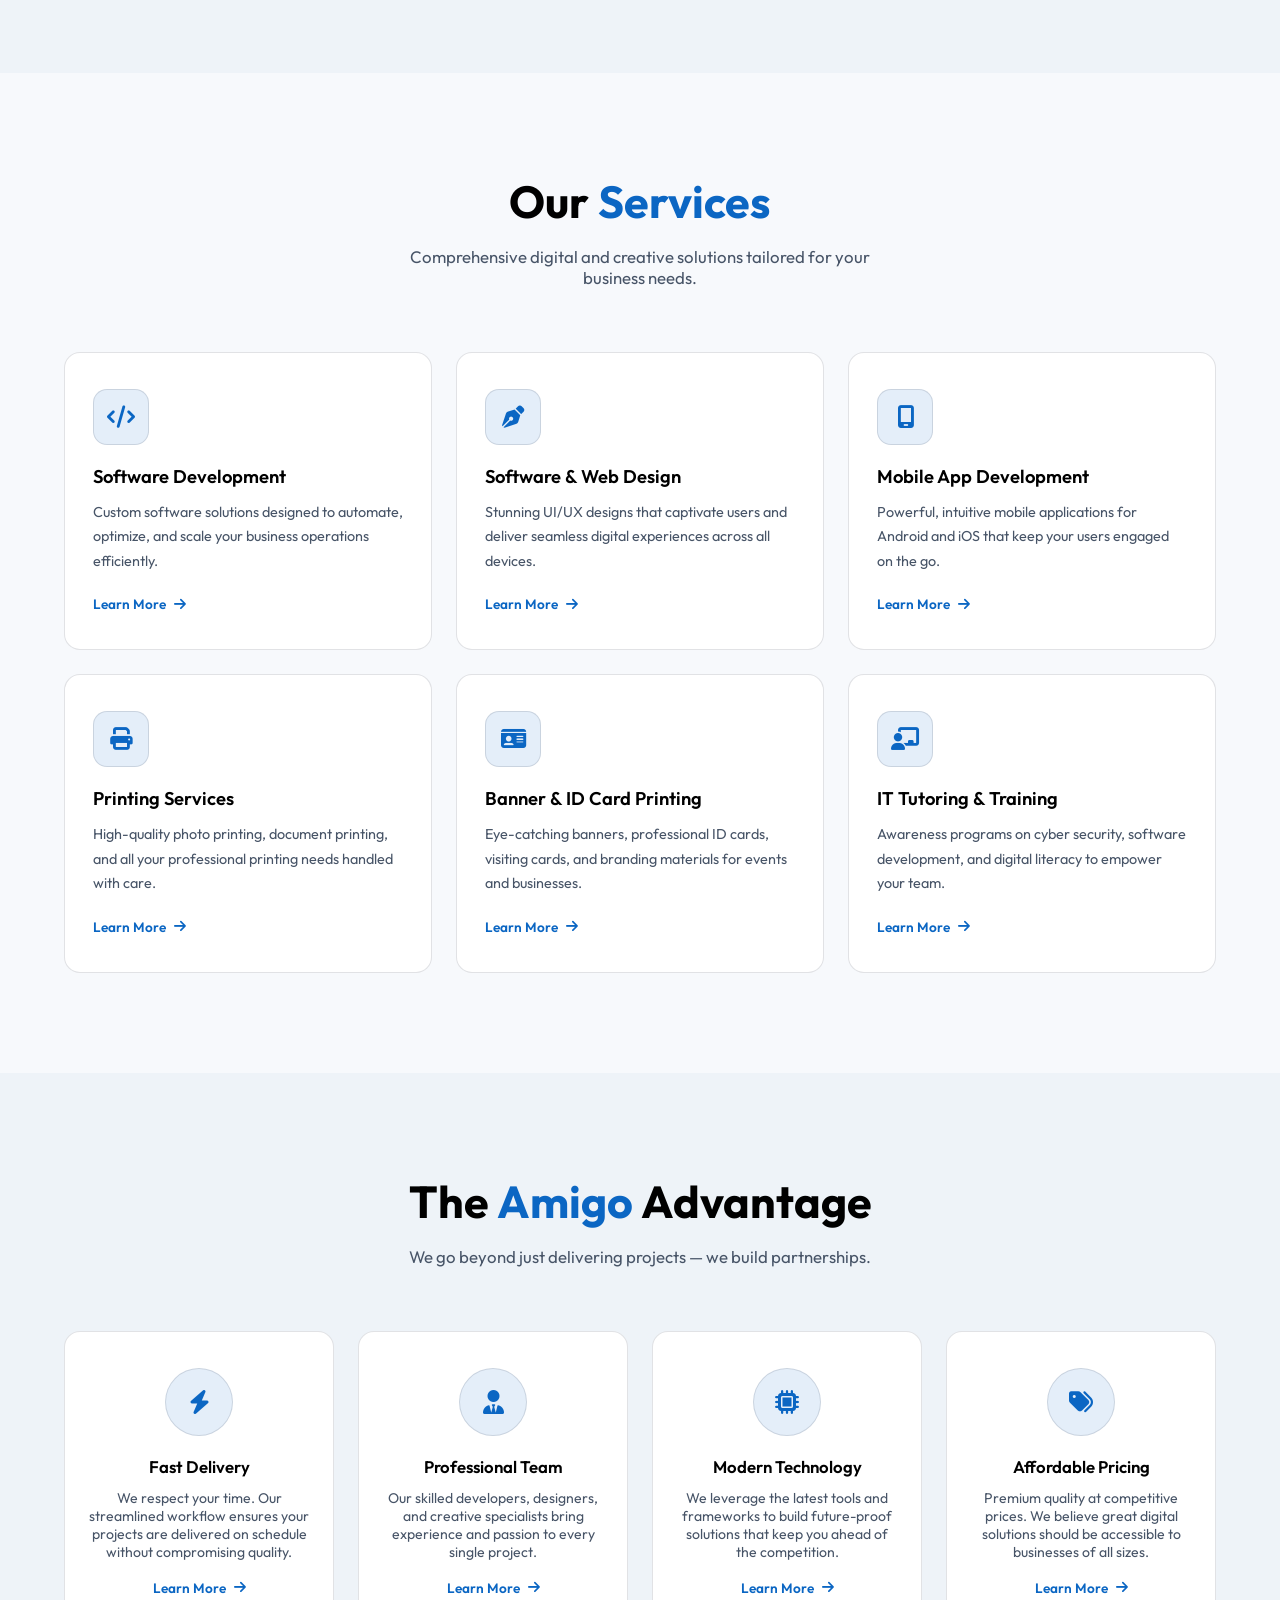
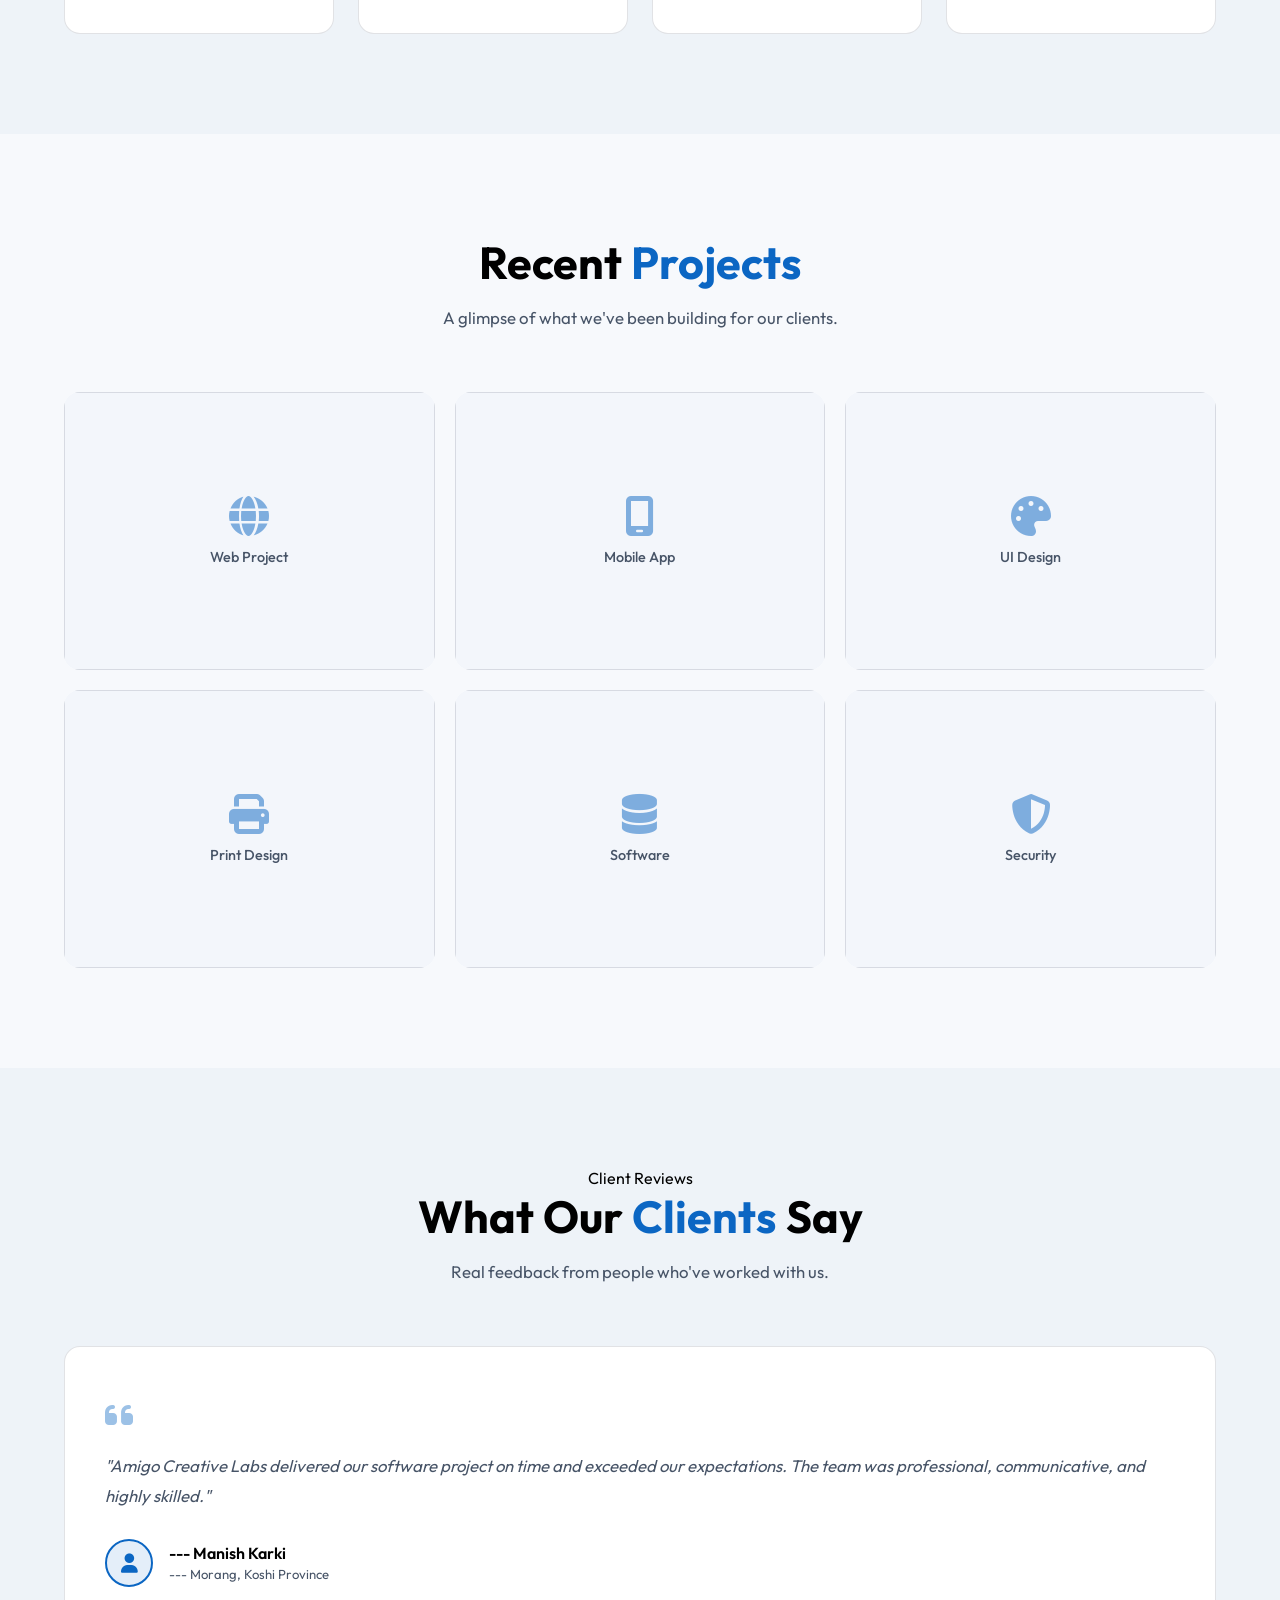
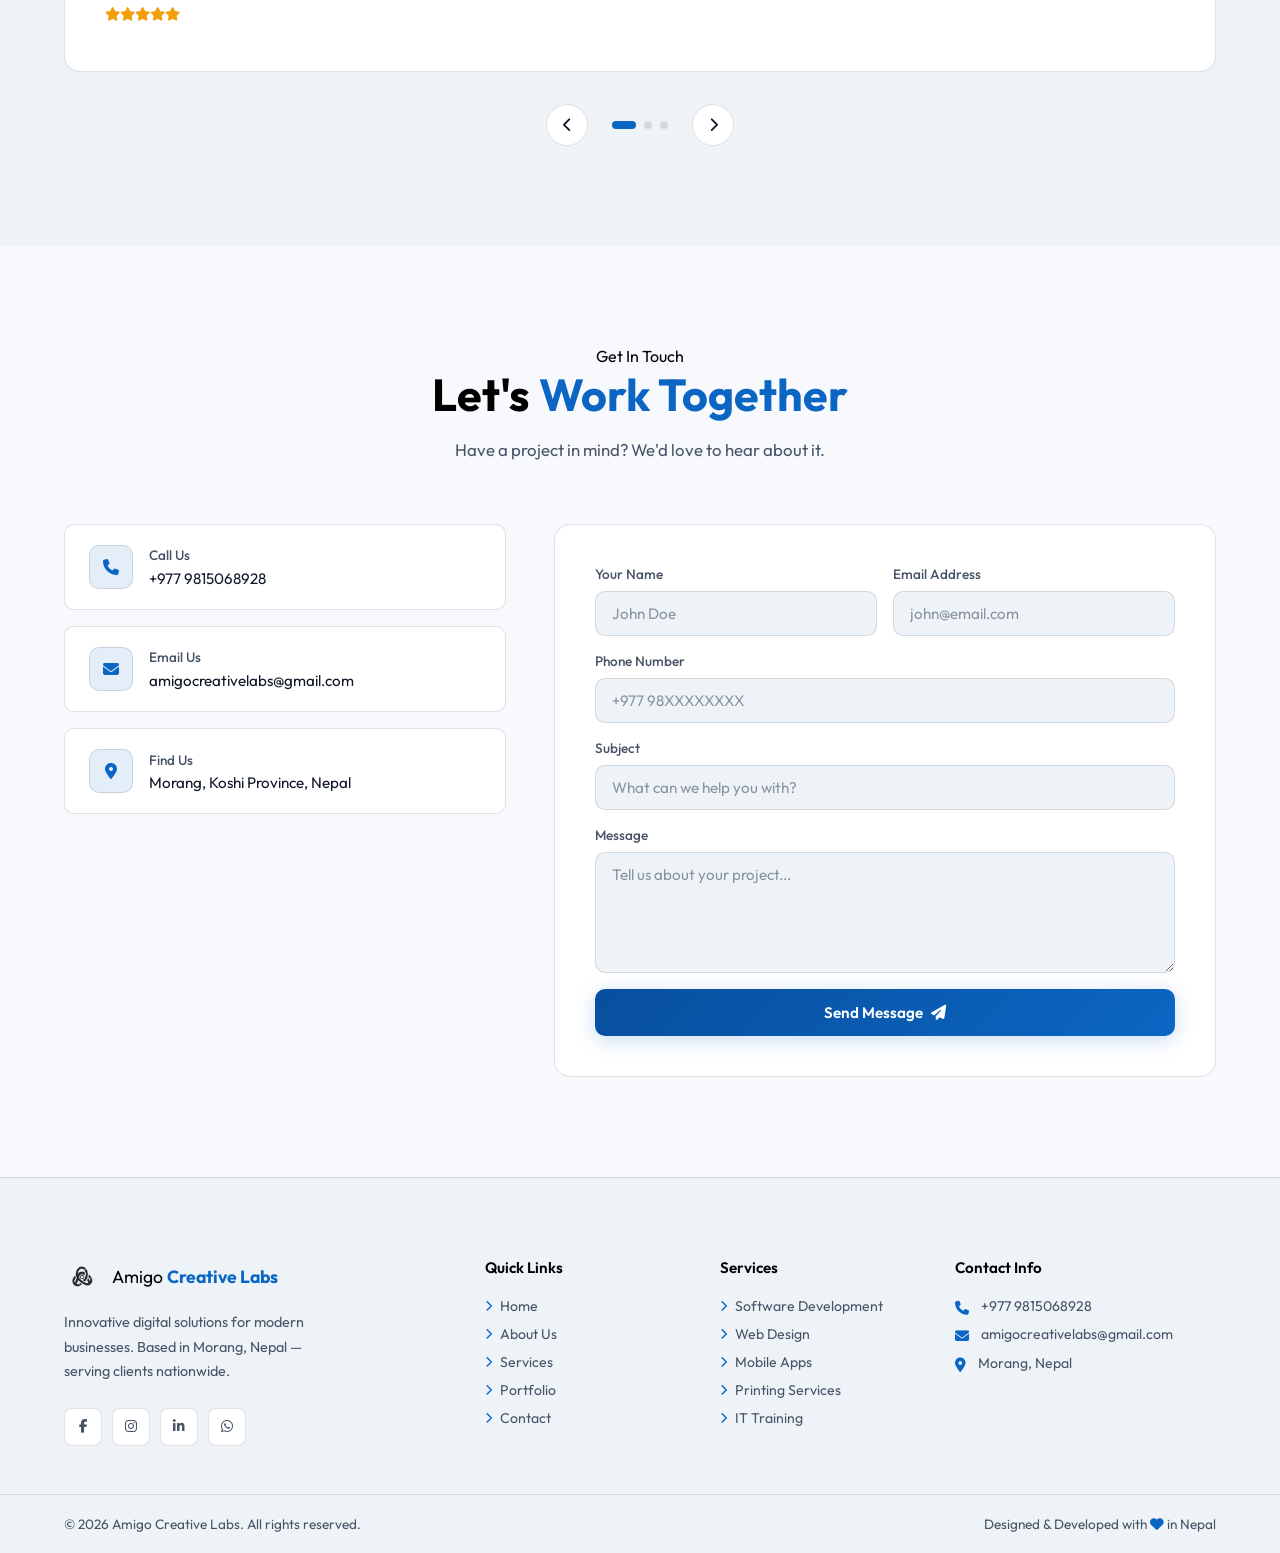
==== commit 0dd39206: "initial changes" ====
--- a/index.html
+++ b/index.html
@@ -1,6 +1,7 @@
 <!DOCTYPE html>
 <html lang="en">
 <head>
+  <link rel="icon" href="logo bg.png" type="image/x-icon" />
   <meta charset="UTF-8" />
   <meta name="viewport" content="width=device-width, initial-scale=1.0" />
   <title>Amigo Creative Labs</title>
@@ -265,8 +266,8 @@
             <div class="t-author">
               <div class="t-avatar"><i class="fas fa-user"></i></div>
               <div>
-                <strong>--- Client Name</strong>
-                <span>--- Business, Location</span>
+                <strong>--- Manish Karki</strong>
+                <span>--- Morang, Koshi Province</span>
               </div>
             </div>
             <div class="t-stars">
@@ -279,8 +280,8 @@
             <div class="t-author">
               <div class="t-avatar"><i class="fas fa-user"></i></div>
               <div>
-                <strong>--- Client Name</strong>
-                <span>--- Business, Location</span>
+                <strong>--- Gaurab Koirala</strong>
+                <span>--- Sunsari, Koshi Province</span>
               </div>
             </div>
             <div class="t-stars">
@@ -293,8 +294,8 @@
             <div class="t-author">
               <div class="t-avatar"><i class="fas fa-user"></i></div>
               <div>
-                <strong>--- Client Name</strong>
-                <span>--- Organization, Location</span>
+                <strong>---  GYAN JYOTI ACEDAMY</strong>
+                <span>--- Itahari, Koshi Province</span>
               </div>
             </div>
             <div class="t-stars">
--- a/style.css
+++ b/style.css
@@ -902,32 +902,3 @@
   .page-hero-grid, .detail-grid { grid-template-columns: 1fr; }
   .page-icon { margin: 0; width: 140px; height: 140px; font-size: 3rem; }
 }
-/* Light mode → dark logo */
-.nav-logo img,
-.footer-logo img {
-    filter: brightness(0);
-    transition: filter .3s ease;
-}
-
-/* Dark mode → white logo */
-@media (prefers-color-scheme: dark) {
-    .nav-logo img,
-    .footer-logo img{
-        filter: brightness(0) invert(1);
-    }
-}
-/* About image background */
-.about-img-wrap {
-    background: var(--surface); /* light mode */
-}
-
-/* Dark mode */
-@media (prefers-color-scheme: dark) {
-    .about-img-wrap {
-        background: rgb(1, 1, 39); /* soft dark blue */
-    }
-
-    .about-img-wrap img {
-           background: var(--surface);
-    }
-}
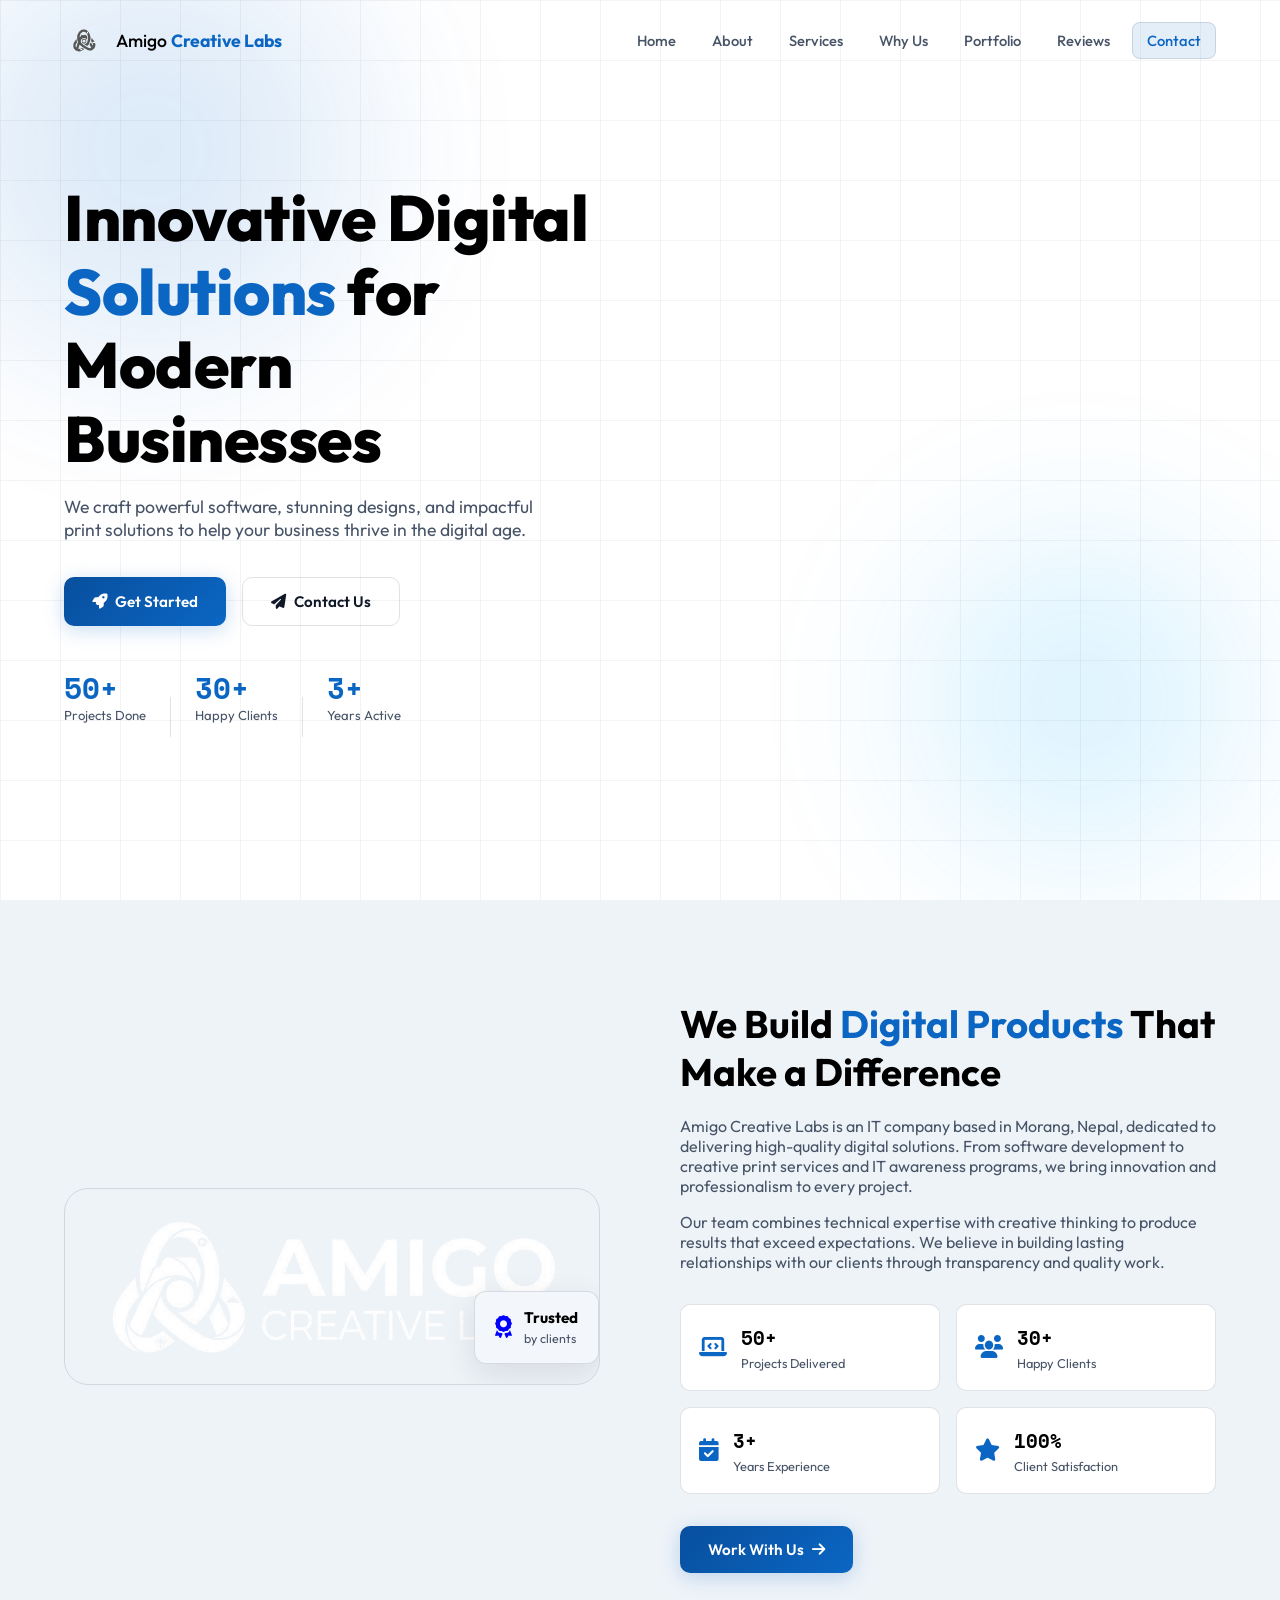
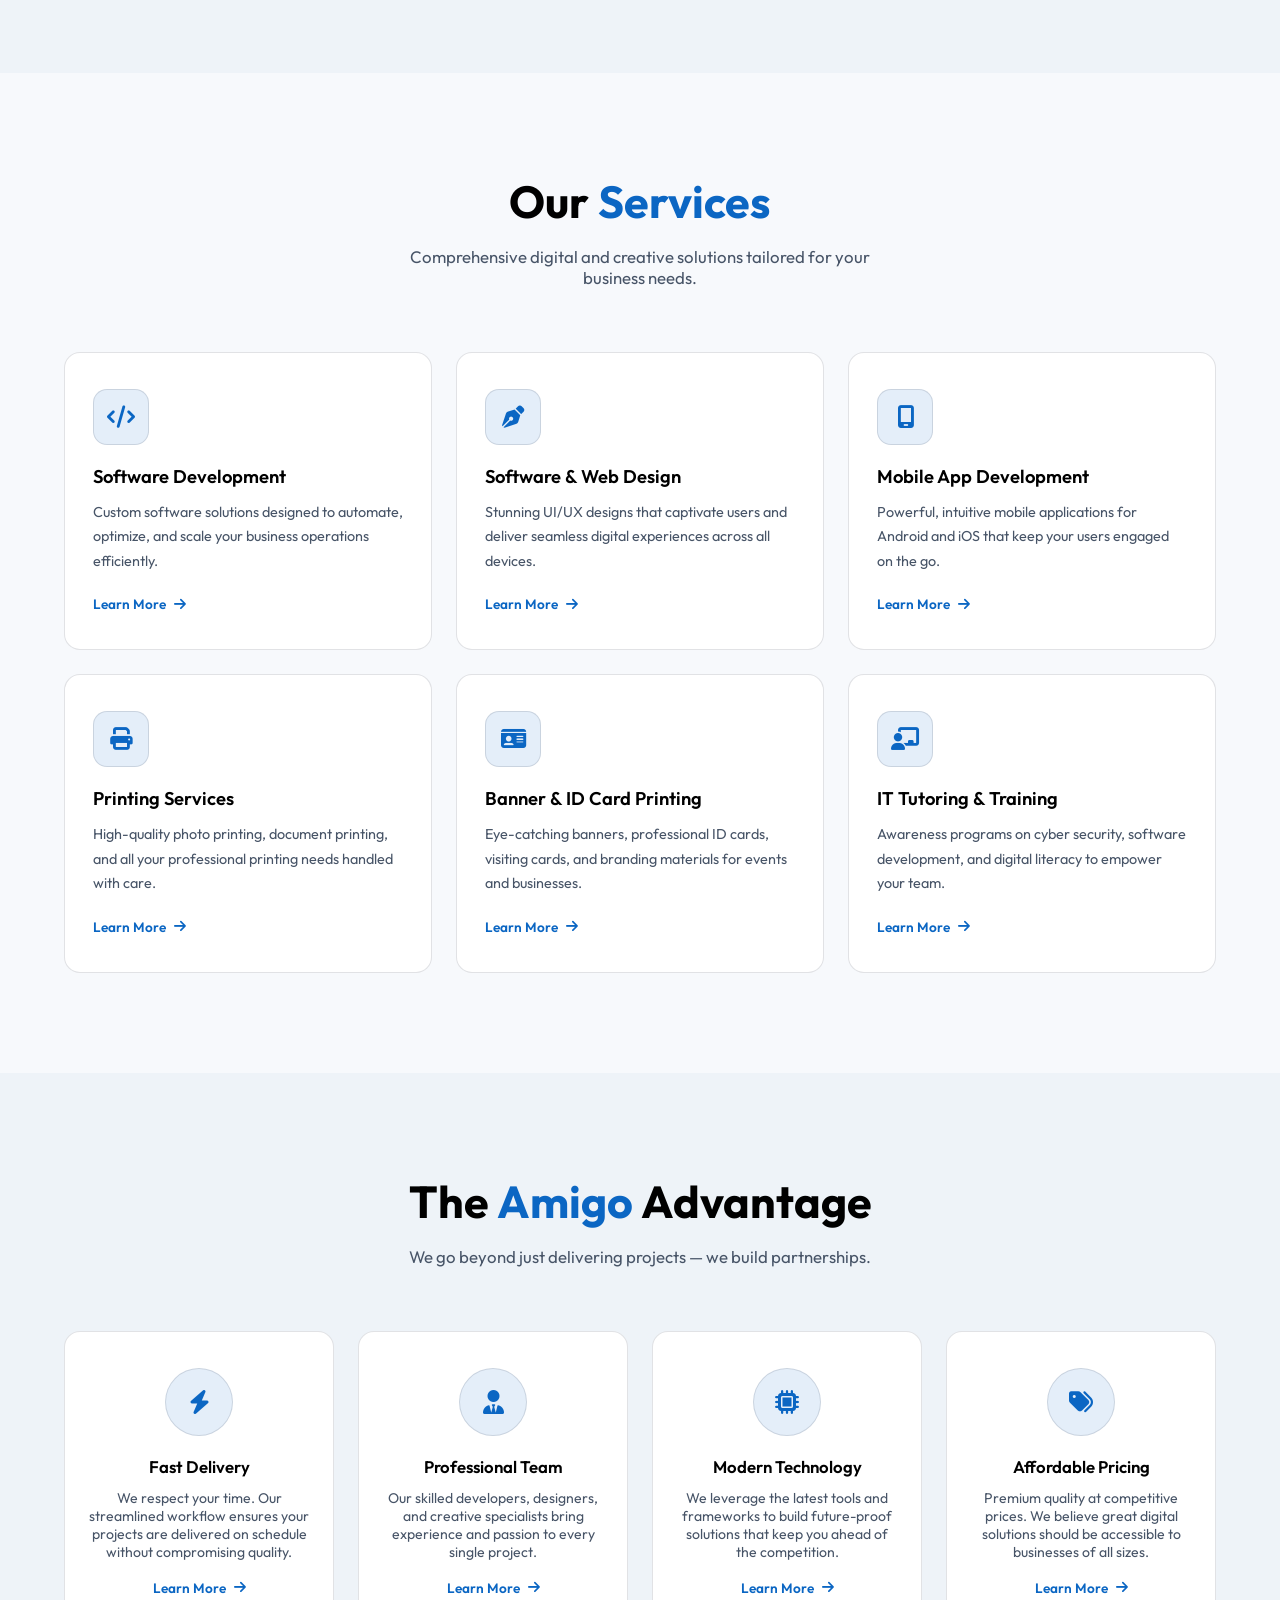
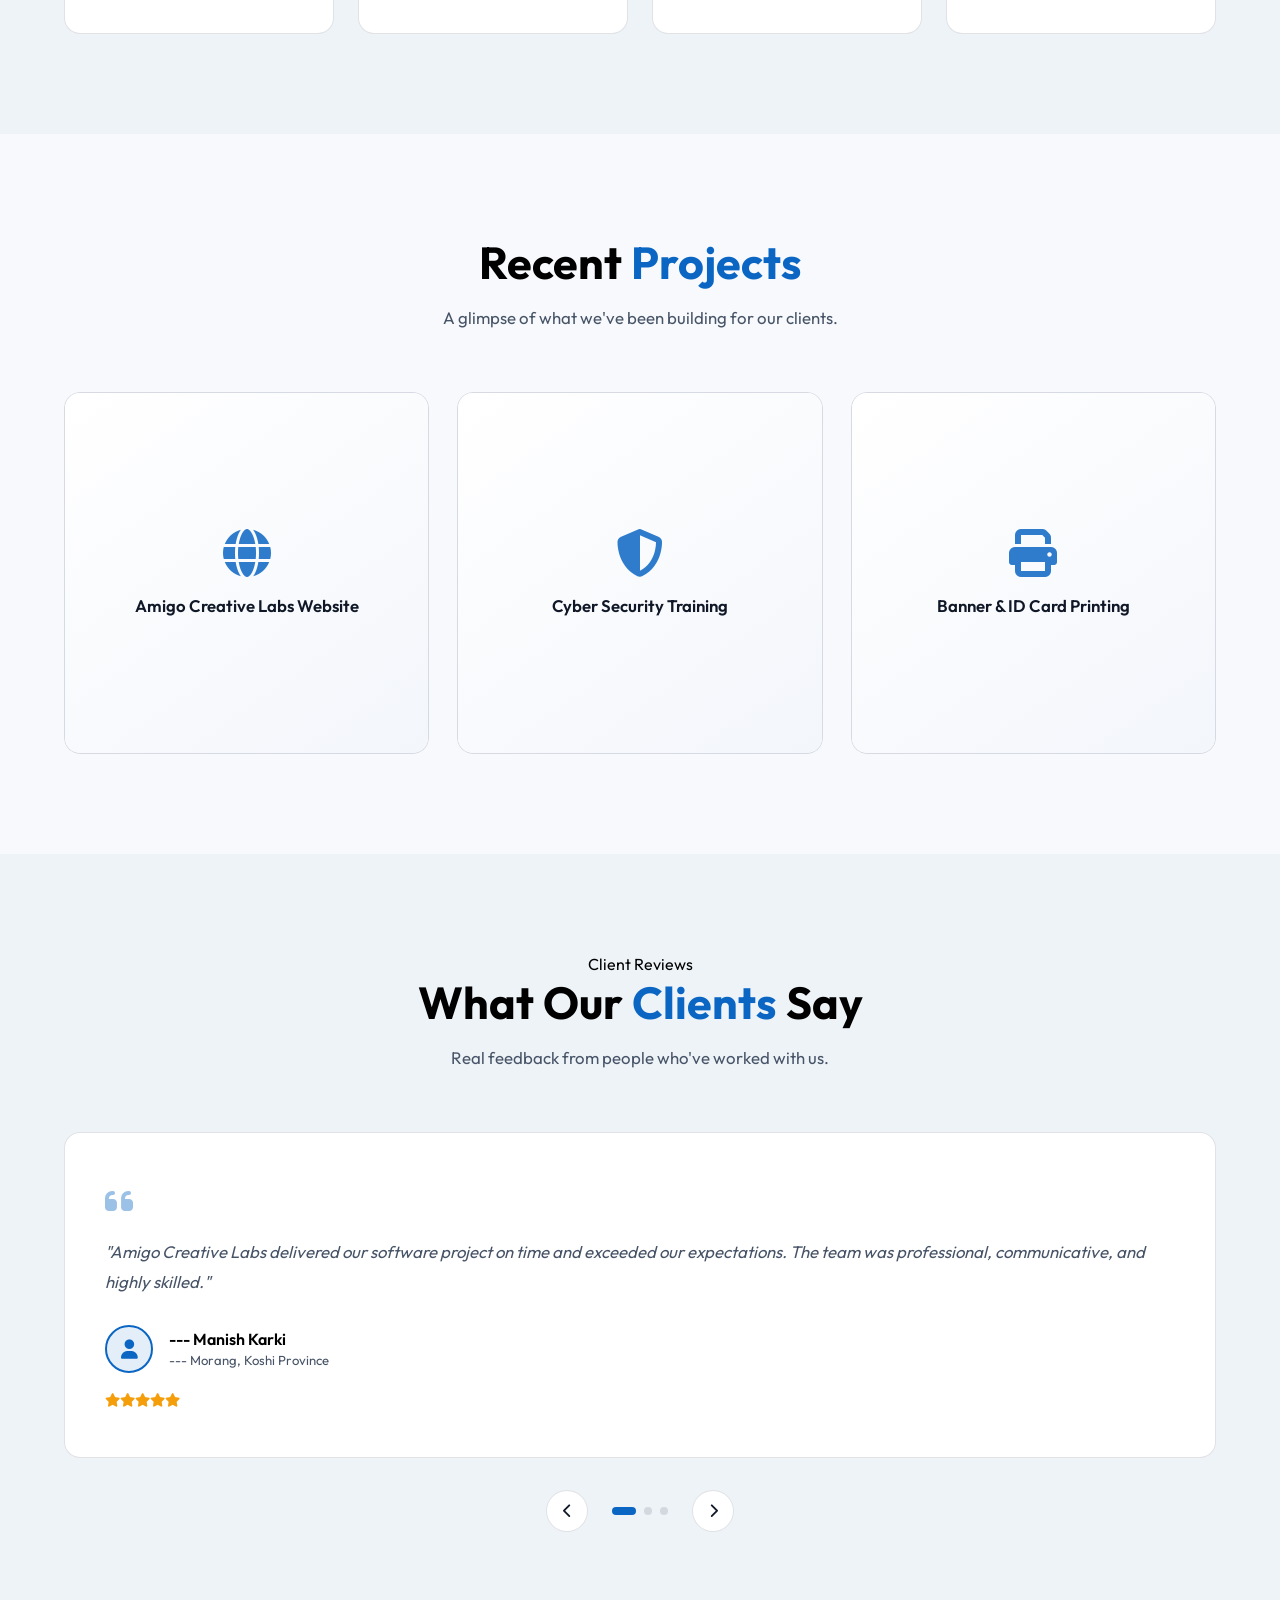
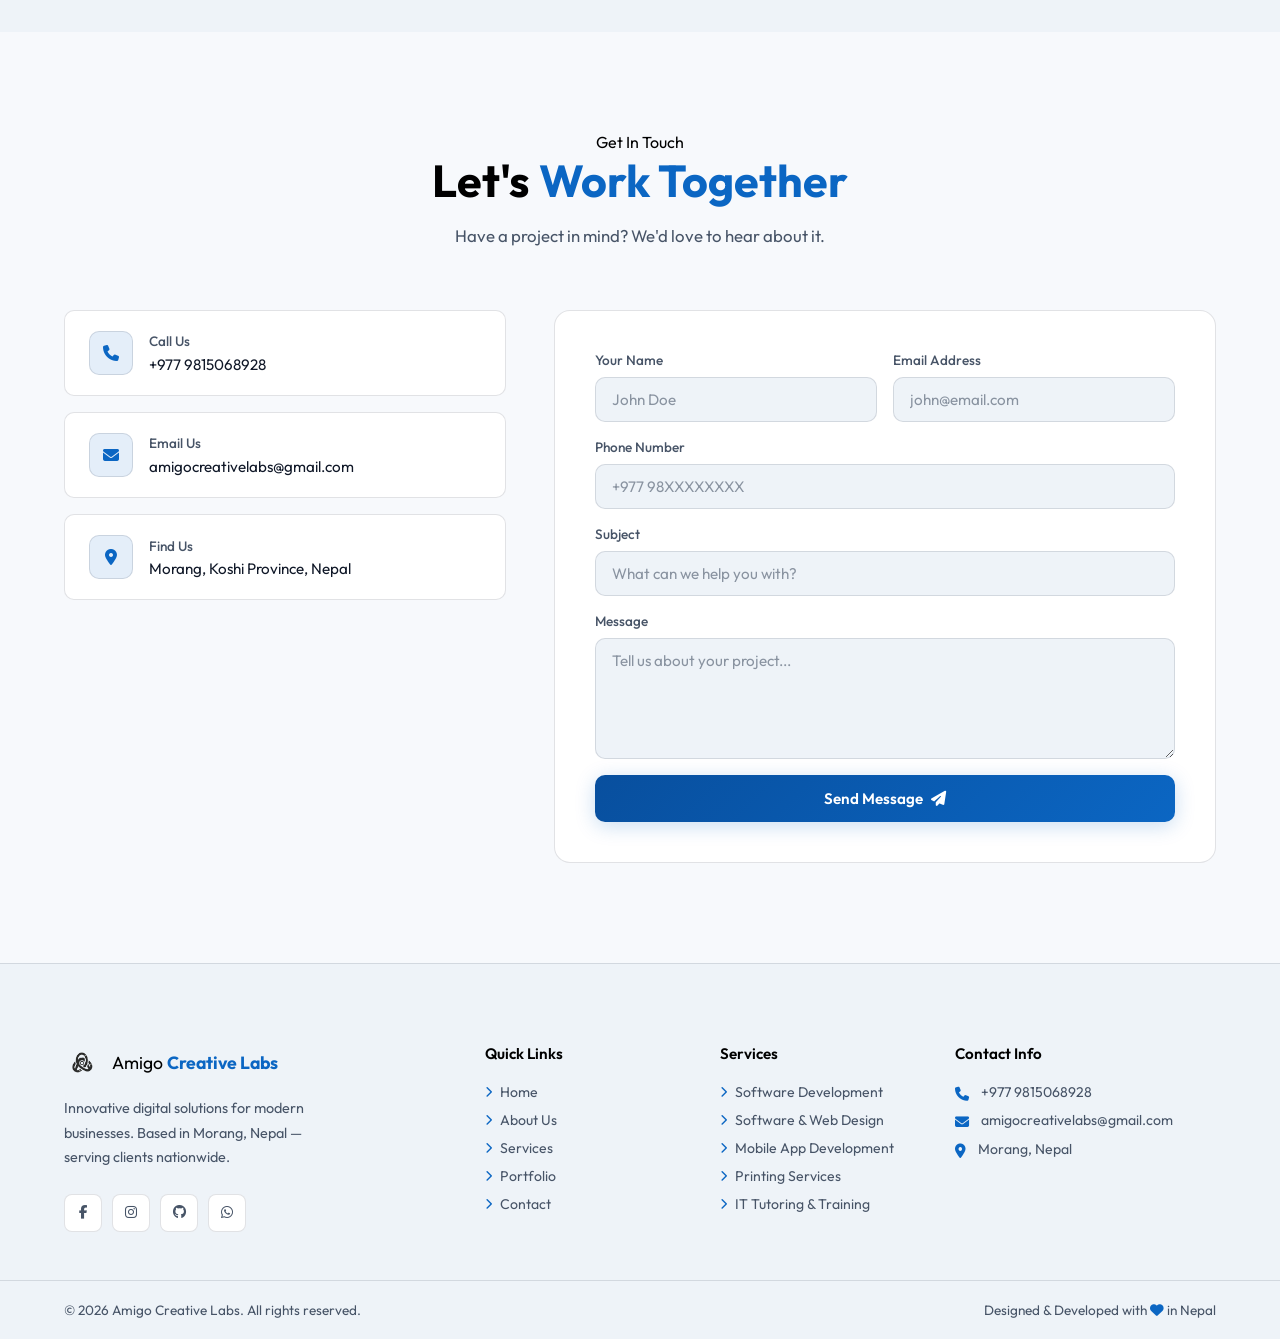
==== commit 01b5fcdf: "fix theme folder" ====
--- a/index.html
+++ b/index.html
@@ -178,78 +178,66 @@
       </div>
     </div>
   </section>
-
-  <section id="portfolio" class="portfolio section-pad">
-    <div class="container">
-      <div class="section-head fade-up">
-       
-        <h2>Recent <span class="accent-text">Projects</span></h2>
-        <p>A glimpse of what we've been building for our clients.</p>
-      </div>
-      <div class="portfolio-grid">
-        <div class="portfolio-item fade-up">
-          <div class="portfolio-img">
-            <div class="portfolio-placeholder"><i class="fas fa-globe"></i><span>Web Project</span></div>
-            <div class="portfolio-overlay">
-              <h4>--- Project Name</h4>
-              <p>Web Development</p>
-              <a href="#" class="portfolio-btn"><i class="fas fa-arrow-up-right-from-square"></i></a>
-            </div>
-          </div>
-        </div>
-        <div class="portfolio-item fade-up delay-1">
-          <div class="portfolio-img">
-            <div class="portfolio-placeholder"><i class="fas fa-mobile-screen"></i><span>Mobile App</span></div>
-            <div class="portfolio-overlay">
-              <h4>--- Project Name</h4>
-              <p>Mobile Development</p>
-              <a href="#" class="portfolio-btn"><i class="fas fa-arrow-up-right-from-square"></i></a>
-            </div>
-          </div>
-        </div>
-        <div class="portfolio-item fade-up delay-2">
-          <div class="portfolio-img">
-            <div class="portfolio-placeholder"><i class="fas fa-palette"></i><span>UI Design</span></div>
-            <div class="portfolio-overlay">
-              <h4>--- Project Name</h4>
-              <p>UI/UX Design</p>
-              <a href="#" class="portfolio-btn"><i class="fas fa-arrow-up-right-from-square"></i></a>
-            </div>
-          </div>
-        </div>
-        <div class="portfolio-item fade-up">
-          <div class="portfolio-img">
-            <div class="portfolio-placeholder"><i class="fas fa-print"></i><span>Print Design</span></div>
-            <div class="portfolio-overlay">
-              <h4>--- Project Name</h4>
-              <p>Printing Services</p>
-              <a href="#" class="portfolio-btn"><i class="fas fa-arrow-up-right-from-square"></i></a>
-            </div>
-          </div>
-        </div>
-        <div class="portfolio-item fade-up delay-1">
-          <div class="portfolio-img">
-            <div class="portfolio-placeholder"><i class="fas fa-database"></i><span>Software</span></div>
-            <div class="portfolio-overlay">
-              <h4>--- Project Name</h4>
-              <p>Software Development</p>
-              <a href="#" class="portfolio-btn"><i class="fas fa-arrow-up-right-from-square"></i></a>
-            </div>
-          </div>
-        </div>
-        <div class="portfolio-item fade-up delay-2">
-          <div class="portfolio-img">
-            <div class="portfolio-placeholder"><i class="fas fa-shield-halved"></i><span>Security</span></div>
-            <div class="portfolio-overlay">
-              <h4>--- Project Name</h4>
-              <p>Cyber Security Training</p>
-              <a href="#" class="portfolio-btn"><i class="fas fa-arrow-up-right-from-square"></i></a>
-            </div>
-          </div>
-        </div>
-      </div>
-    </div>
-  </section>
+<section id="portfolio" class="portfolio section-pad">
+  <div class="container">
+    <div class="section-head fade-up">
+      <h2>Recent <span class="accent-text">Projects</span></h2>
+      <p>A glimpse of what we've been building for our clients.</p>
+    </div>
+
+    <div class="portfolio-grid">
+
+      <div class="portfolio-item fade-up">
+        <div class="portfolio-img">
+          <div class="portfolio-placeholder">
+            <i class="fas fa-globe"></i>
+            <span>Amigo Creative Labs Website</span>
+          </div>
+          <div class="portfolio-overlay">
+            <h4>Amigo Creative Labs Website</h4>
+            <p>Web Development</p>
+            <a href="#" class="portfolio-btn">
+              <i class="fas fa-arrow-up-right-from-square"></i>
+            </a>
+          </div>
+        </div>
+      </div>
+
+      <div class="portfolio-item fade-up delay-1">
+        <div class="portfolio-img">
+          <div class="portfolio-placeholder">
+            <i class="fas fa-shield-halved"></i>
+            <span>Cyber Security Training</span>
+          </div>
+          <div class="portfolio-overlay">
+            <h4>Cyber Security Training</h4>
+            <p>IT Training & Awareness</p>
+            <a href="#" class="portfolio-btn">
+              <i class="fas fa-arrow-up-right-from-square"></i>
+            </a>
+          </div>
+        </div>
+      </div>
+
+      <div class="portfolio-item fade-up delay-2">
+        <div class="portfolio-img">
+          <div class="portfolio-placeholder">
+            <i class="fas fa-print"></i>
+            <span>Banner & ID Card Printing</span>
+          </div>
+          <div class="portfolio-overlay">
+            <h4>Banner & ID Card Printing</h4>
+            <p>Printing Services</p>
+            <a href="#" class="portfolio-btn">
+              <i class="fas fa-arrow-up-right-from-square"></i>
+            </a>
+          </div>
+        </div>
+      </div>
+
+    </div>
+  </div>
+</section>
 
   <section id="testimonials" class="testimonials section-pad">
     <div class="container">
@@ -303,15 +291,21 @@
             </div>
           </div>
         </div>
-        <div class="testimonial-controls">
-          <button class="t-btn" id="tPrev"><i class="fas fa-chevron-left"></i></button>
-          <div class="t-dots" id="tDots">
-            <span class="t-dot active"></span>
-            <span class="t-dot"></span>
-            <span class="t-dot"></span>
-          </div>
-          <button class="t-btn" id="tNext"><i class="fas fa-chevron-right"></i></button>
-        </div>
+       <div class="testimonial-controls">
+  <button class="t-btn" id="tPrev">
+    <i class="fas fa-chevron-left"></i>
+  </button>
+
+  <div class="t-dots" id="tDots">
+    <span class="t-dot active"></span>
+    <span class="t-dot"></span>
+    <span class="t-dot"></span>
+  </div>
+
+  <button class="t-btn" id="tNext">
+    <i class="fas fa-chevron-right"></i>
+  </button>
+</div>
       </div>
     </div>
   </section>
@@ -358,33 +352,90 @@
           </div>
         </div>
         <div class="contact-form-wrap fade-up delay-1">
-          <form class="contact-form" id="contactForm">
-            <div class="form-row">
-              <div class="form-group">
-                <label>Your Name</label>
-                <input type="text" placeholder="John Doe" required />
-              </div>
-              <div class="form-group">
-                <label>Email Address</label>
-                <input type="email" placeholder="john@email.com" required />
-              </div>
-            </div>
-            <div class="form-group">
-              <label>Phone Number</label>
-              <input type="tel" placeholder="+977 98XXXXXXXX" />
-            </div>
-            <div class="form-group">
-              <label>Subject</label>
-              <input type="text" placeholder="What can we help you with?" required />
-            </div>
-            <div class="form-group">
-              <label>Message</label>
-              <textarea rows="5" placeholder="Tell us about your project..." required></textarea>
-            </div>
-            <button type="submit" class="btn btn-primary full-width">
-              Send Message <i class="fas fa-paper-plane"></i>
-            </button>
-          </form>
+         <form
+class="contact-form"id="contactForm"action="https://formsubmit.co/amigocreativelabs@gmail.com"method="POST">
+
+<input type="hidden"name="_subject"value="New Contact Form - Amigo Creative Labs">
+
+<input type="hidden"name="_captcha"value="false">
+<input
+type="hidden"name="_next"value="http://127.0.0.1:5500/index.html#contact">
+
+<div class="form-row">
+<div class="form-group">
+<label>Your Name</label>
+
+<input
+type="text"
+name="name"
+placeholder="John Doe"
+required>
+
+</div>
+
+
+<div class="form-group">
+<label>Email Address</label>
+
+<input
+type="email"
+name="email"
+placeholder="john@email.com"
+required>
+
+</div>
+
+</div>
+
+
+<div class="form-group">
+
+<label>Phone Number</label>
+
+<input
+type="tel"
+name="phone"
+placeholder="+977 98XXXXXXXX">
+
+</div>
+
+
+<div class="form-group">
+
+<label>Subject</label>
+
+<input
+type="text"
+name="subject"
+placeholder="What can we help you with?"
+required>
+
+</div>
+
+
+<div class="form-group">
+
+<label>Message</label>
+
+<textarea
+name="message"
+rows="5"
+placeholder="Tell us about your project..."
+required></textarea>
+
+</div>
+
+
+<button
+type="submit"
+class="btn btn-primary full-width">
+
+Send Message
+<i class="fas fa-paper-plane"></i>
+
+</button>
+
+</form>
         </div>
       </div>
     </div>
@@ -400,26 +451,23 @@
               <span>Amigo <strong>Creative Labs</strong></span>
             </a>
             <p>Innovative digital solutions for modern businesses. Based in Morang, Nepal — serving clients nationwide.</p>
-            <div class="footer-socials">
-            <a href="https://www.facebook.com/amigocreativelabs" aria-label="Facebook">
-  <i class="fab fa-facebook-f"></i>
-</a>
-
-<a href="https://instagram.com/yourprofile" aria-label="Instagram">
-  <i class="fab fa-instagram"></i>
-</a>
-
-<a href="https://linkedin.com/in/yourprofile" aria-label="LinkedIn">
-  <i class="fab fa-linkedin-in"></i>
-</a>
-
-<a href="https://wa.me/9779815068928" aria-label="Whatsapps">
-<i class="fa-brands fa-whatsapp"></i>
-</a>
-
-
-</a>
-            </div>
+          <div class="footer-socials">
+  <a href="https://www.facebook.com/profile.php?id=61590421649604" aria-label="Facebook">
+    <i class="fab fa-facebook-f"></i>
+  </a>
+
+  <a href="https://www.instagram.com/amigocreativelabs" aria-label="Instagram">
+    <i class="fab fa-instagram"></i>
+  </a>
+
+  <a href="https://github.com/amigocreativelabs" aria-label="GitHub">
+    <i class="fab fa-github"></i>
+  </a>
+
+  <a href="https://wa.me/9779746957293" aria-label="WhatsApp">
+    <i class="fa-brands fa-whatsapp"></i>
+  </a>
+</div>
           </div>
           <div class="footer-col">
             <h4>Quick Links</h4>
@@ -434,11 +482,44 @@
           <div class="footer-col">
             <h4>Services</h4>
             <ul>
-              <li><a href="#services"><i class="fas fa-chevron-right"></i> Software Development</a></li>
-              <li><a href="#services"><i class="fas fa-chevron-right"></i> Web Design</a></li>
-              <li><a href="#services"><i class="fas fa-chevron-right"></i> Mobile Apps</a></li>
-              <li><a href="#services"><i class="fas fa-chevron-right"></i> Printing Services</a></li>
-              <li><a href="#services"><i class="fas fa-chevron-right"></i> IT Training</a></li>
+              <ul>
+
+<li>
+<a href="pages/services/software-development.html">
+<i class="fas fa-chevron-right"></i>
+Software Development
+</a>
+</li>
+
+<li>
+<a href="pages/services/software-web-design.html">
+<i class="fas fa-chevron-right"></i>
+Software & Web Design
+</a>
+</li>
+
+<li>
+<a href="pages/services/mobile-app-development.html">
+<i class="fas fa-chevron-right"></i>
+Mobile App Development
+</a>
+</li>
+
+<li>
+<a href="pages/services/printing-services.html">
+<i class="fas fa-chevron-right"></i>
+Printing Services
+</a>
+</li>
+
+<li>
+<a href="pages/services/it-tutoring-training.html">
+<i class="fas fa-chevron-right"></i>
+IT Tutoring & Training
+</a>
+</li>
+
+</ul>
             </ul>
           </div>
           <div class="footer-col">
--- a/style.css
+++ b/style.css
@@ -478,67 +478,126 @@
 .why-card:hover .why-icon { background: var(--accent); color: var(--overlay-text); }
 .why-card h3 { font-size: 1.05rem; font-weight: 600; margin-bottom: 12px; }
 .why-card p { color: var(--text-muted); font-size: 0.88rem; }
-
 /* Portfolio */
-.portfolio { background: var(--bg); }
+.portfolio {
+  background: var(--bg);
+}
+
 .portfolio-grid {
   display: grid;
   grid-template-columns: repeat(3, 1fr);
-  gap: 20px;
-}
-.portfolio-item { border-radius: var(--radius); overflow: hidden; }
+  gap: 28px;
+}
+
+.portfolio-item {
+  border-radius: var(--radius);
+  overflow: hidden;
+}
+
 .portfolio-img {
   position: relative;
-  aspect-ratio: 4/3;
+  min-height: 360px;
   cursor: pointer;
   overflow: hidden;
-}
+  border-radius: var(--radius);
+  border: 1px solid var(--border);
+  background: var(--surface2);
+}
+
 .portfolio-placeholder {
   width: 100%;
   height: 100%;
-  background: var(--surface2);
-  border: 1px solid var(--border);
+  min-height: 360px;
+  background: linear-gradient(145deg, var(--surface), var(--surface2));
   display: flex;
   flex-direction: column;
   align-items: center;
   justify-content: center;
-  gap: 12px;
-  color: var(--text-muted);
+  gap: 18px;
+  color: var(--text);
   transition: var(--transition);
 }
-.portfolio-placeholder i { font-size: 2.5rem; color: var(--accent); opacity: 0.5; }
-.portfolio-placeholder span { font-size: 0.9rem; font-weight: 500; }
+
+.portfolio-placeholder i {
+  font-size: 3rem;
+  color: var(--accent);
+  opacity: 0.85;
+}
+
+.portfolio-placeholder span {
+  font-size: 1.05rem;
+  font-weight: 600;
+  text-align: center;
+  padding: 0 20px;
+}
+
 .portfolio-overlay {
   position: absolute;
-  inset: 0;
-  background: linear-gradient(to top, rgba(0,40,80,0.95) 0%, rgba(0,102,204,0.7) 100%);
-  display: flex;
-  flex-direction: column;
-  align-items: center;
-  justify-content: center;
-  gap: 6px;
+  left: 0;
+  right: 0;
+  bottom: 0;
+  min-height: 135px;
+  background: rgba(5, 12, 24, 0.88);
+  backdrop-filter: blur(14px);
+  -webkit-backdrop-filter: blur(14px);
+  padding: 28px 32px;
   opacity: 0;
-  transform: scale(1.05);
+  transform: translateY(100%);
   transition: all 0.35s ease;
 }
-.portfolio-item:hover .portfolio-overlay { opacity: 1; transform: scale(1); }
-.portfolio-item:hover .portfolio-placeholder { transform: scale(1.05); }
-.portfolio-overlay h4 { font-size: 1rem; font-weight: 600; color: var(--overlay-text); }
-.portfolio-overlay p { font-size: 0.82rem; color: rgba(255,255,255,0.7); }
+
+.portfolio-item:hover .portfolio-overlay {
+  opacity: 1;
+  transform: translateY(0);
+}
+
+.portfolio-item:hover .portfolio-placeholder {
+  transform: scale(1.04);
+}
+
+.portfolio-overlay h4 {
+  font-size: 1.2rem;
+  font-weight: 700;
+  color: var(--overlay-text);
+  margin-bottom: 8px;
+}
+
+.portfolio-overlay p {
+  font-size: 0.95rem;
+  color: var(--accent);
+}
+
 .portfolio-btn {
-  margin-top: 10px;
-  width: 40px; height: 40px;
-  background: var(--accent);
-  border-radius: 50%;
+  position: absolute;
+  right: 28px;
+  bottom: 28px;
+  width: 48px;
+  height: 48px;
+  border: 1px solid var(--accent);
+  border-radius: 12px;
   display: flex;
   align-items: center;
   justify-content: center;
-  color: var(--overlay-text);
-  font-size: 0.8rem;
+  color: var(--accent);
+  font-size: 1rem;
   transition: var(--transition);
 }
-.portfolio-btn:hover { background: var(--overlay-text); color: var(--accent); }
-
+
+.portfolio-btn:hover {
+  background: var(--accent);
+  color: var(--button-text);
+}
+
+@media (max-width: 768px) {
+  .portfolio-grid {
+    grid-template-columns: 1fr;
+  }
+
+  .portfolio-img,
+  .portfolio-placeholder {
+    min-height: 300px;
+  }
+}
 /* Testimonials */
 .testimonials { background: var(--bg2); }
 .testimonial-slider { overflow: hidden; position: relative; }
@@ -902,3 +961,3127 @@
   .page-hero-grid, .detail-grid { grid-template-columns: 1fr; }
   .page-icon { margin: 0; width: 140px; height: 140px; font-size: 3rem; }
 }
+ /* ── Team Group Photo ─────────────────────────────── */
+    .team-group-section {
+      width: 100%;
+      padding: 0;
+      margin: 0;
+    }
+
+    .team-group-photo {
+      width: 100%;
+      max-height: 520px;
+      overflow: hidden;
+      position: relative;
+    }
+
+    .team-group-photo img {
+      width: 100%;
+      height: 100%;
+      max-height: 520px;
+      object-fit: cover;
+      object-position: center top;
+      display: block;
+    }
+
+    .team-group-photo .photo-overlay {
+      position: absolute;
+      inset: 0;
+      background: linear-gradient(to top, rgba(0,0,0,0.45) 0%, transparent 60%);
+    }
+
+    .team-group-photo .photo-label {
+      position: absolute;
+      bottom: 1.75rem;
+      left: 50%;
+      transform: translateX(-50%);
+      color: #fff;
+      font-size: 1.1rem;
+      font-weight: 600;
+      letter-spacing: 0.04em;
+      white-space: nowrap;
+      text-shadow: 0 2px 8px rgba(0,0,0,0.3);
+    }
+
+    /* ── Team Individual Grid ─────────────────────────── */
+    .team-section {
+      background: var(--bg, #fff);
+    }
+
+    .team-grid {
+      display: grid;
+      grid-template-columns: repeat(auto-fill, minmax(200px, 1fr));
+      gap: 2rem;
+      margin-top: 2.5rem;
+    }
+
+    .team-card {
+      background: var(--card-bg, #f9f9f9);
+      border-radius: 16px;
+      overflow: hidden;
+      text-align: center;
+      transition: transform 0.3s ease, box-shadow 0.3s ease;
+      box-shadow: 0 2px 12px rgba(0, 0, 0, 0.06);
+    }
+
+    .team-card:hover {
+      transform: translateY(-6px);
+      box-shadow: 0 8px 28px rgba(0, 0, 0, 0.12);
+    }
+
+    .team-photo {
+      width: 100%;
+      aspect-ratio: 1 / 1;
+      overflow: hidden;
+    }
+
+    .team-photo img {
+      width: 100%;
+      height: 100%;
+      object-fit: cover;
+      display: block;
+      transition: transform 0.4s ease;
+    }
+
+    .team-card:hover .team-photo img {
+      transform: scale(1.05);
+    }
+
+    .team-info {
+      padding: 1rem 0.75rem 1.25rem;
+    }
+
+    .team-info h4 {
+      margin: 0 0 0.25rem;
+      font-size: 1rem;
+      font-weight: 600;
+      color: var(--heading-color, #111);
+    }
+
+    .team-info span {
+      font-size: 0.8rem;
+      color: var(--muted, #777);
+      font-weight: 400;
+    }
+
+    @media (max-width: 768px) {
+      .team-group-photo {
+        max-height: 320px;
+      }
+
+      .team-group-photo img {
+        max-height: 320px;
+      }
+
+      .team-group-photo .photo-label {
+        font-size: 0.9rem;
+        bottom: 1rem;
+      }
+    }
+
+    @media (max-width: 480px) {
+      .team-group-photo {
+        max-height: 220px;
+      }
+
+      .team-group-photo img {
+        max-height: 220px;
+      }
+
+      .team-grid {
+        grid-template-columns: repeat(2, 1fr);
+        gap: 1rem;
+      }
+    }
+    /* Modern Technology Page */
+.tech-hero {
+  position: relative;
+  overflow: hidden;
+}
+
+.tech-hero::before {
+  content: "";
+  position: absolute;
+  width: 420px;
+  height: 420px;
+  right: -120px;
+  top: 120px;
+  background: radial-gradient(circle, var(--accent-glow), transparent 70%);
+  filter: blur(10px);
+  animation: techGlow 4s ease-in-out infinite alternate;
+}
+
+@keyframes techGlow {
+  from {
+    transform: scale(0.9);
+    opacity: 0.5;
+  }
+  to {
+    transform: scale(1.15);
+    opacity: 1;
+  }
+}
+
+.tech-hero-text {
+  animation: slideInLeft 0.9s ease forwards;
+}
+
+@keyframes slideInLeft {
+  from {
+    opacity: 0;
+    transform: translateX(-45px);
+  }
+  to {
+    opacity: 1;
+    transform: translateX(0);
+  }
+}
+
+.tech-orbit-wrap {
+  display: flex;
+  justify-content: center;
+  align-items: center;
+}
+
+.tech-orbit {
+  width: 310px;
+  height: 310px;
+  border: 1px dashed var(--border);
+  border-radius: 50%;
+  position: relative;
+  display: grid;
+  place-items: center;
+  animation: orbitRotate 16s linear infinite;
+}
+
+@keyframes orbitRotate {
+  from {
+    transform: rotate(0deg);
+  }
+
+  to {
+    transform: rotate(360deg);
+  }
+}
+
+.tech-core {
+  animation: corePulse 2.4s ease-in-out infinite;
+}
+
+@keyframes corePulse {
+  0%, 100% {
+    transform: scale(1);
+    box-shadow: var(--shadow-accent);
+  }
+
+  50% {
+    transform: scale(1.08);
+    box-shadow: 0 0 45px var(--accent-glow);
+  }
+}
+
+.orbit-dot {
+  width: 58px;
+  height: 58px;
+  border-radius: 50%;
+  background: var(--surface);
+  border: 1px solid var(--border);
+  color: var(--accent);
+  display: grid;
+  place-items: center;
+  font-size: 1.45rem;
+  position: absolute;
+  box-shadow: var(--shadow);
+  animation: dotReverse 16s linear infinite;
+}
+
+@keyframes dotReverse {
+  from {
+    transform: rotate(0deg);
+  }
+
+  to {
+    transform: rotate(-360deg);
+  }
+}
+
+.dot-1 {
+  top: -28px;
+  left: 50%;
+  margin-left: -29px;
+}
+
+.dot-2 {
+  right: -28px;
+  top: 50%;
+  margin-top: -29px;
+}
+
+.dot-3 {
+  bottom: -28px;
+  left: 50%;
+  margin-left: -29px;
+}
+
+.dot-4 {
+  left: -28px;
+  top: 50%;
+  margin-top: -29px;
+}
+
+.tech-card {
+  transition: var(--transition);
+  overflow: hidden;
+  position: relative;
+}
+
+.tech-card::before {
+  content: "";
+  position: absolute;
+  inset: 0;
+  background: linear-gradient(135deg, transparent, var(--accent-glow));
+  opacity: 0;
+  transition: var(--transition);
+}
+
+.tech-card:hover {
+  transform: translateY(-8px);
+  border-color: var(--accent);
+  box-shadow: var(--shadow-accent);
+}
+
+.tech-card:hover::before {
+  opacity: 1;
+}
+
+.tech-card i {
+  position: relative;
+  z-index: 1;
+  font-size: 2rem;
+  color: var(--accent);
+  margin-bottom: 16px;
+}
+
+.tech-card h3,
+.tech-card p {
+  position: relative;
+  z-index: 1;
+}
+
+.tech-stack-grid {
+  display: grid;
+  grid-template-columns: repeat(6, 1fr);
+  gap: 18px;
+}
+
+.tech-stack-item {
+  background: var(--surface);
+  border: 1px solid var(--border);
+  border-radius: var(--radius);
+  padding: 28px 18px;
+  display: flex;
+  flex-direction: column;
+  align-items: center;
+  justify-content: center;
+  gap: 14px;
+  color: var(--text);
+  transition: var(--transition);
+  animation: techFloat 3s ease-in-out infinite;
+}
+
+.tech-stack-item:nth-child(2) {
+  animation-delay: 0.2s;
+}
+
+.tech-stack-item:nth-child(3) {
+  animation-delay: 0.4s;
+}
+
+.tech-stack-item:nth-child(4) {
+  animation-delay: 0.6s;
+}
+
+.tech-stack-item:nth-child(5) {
+  animation-delay: 0.8s;
+}
+
+.tech-stack-item:nth-child(6) {
+  animation-delay: 1s;
+}
+
+@keyframes techFloat {
+  0%, 100% {
+    transform: translateY(0);
+  }
+
+  50% {
+    transform: translateY(-8px);
+  }
+}
+
+.tech-stack-item:hover {
+  border-color: var(--accent);
+  background: var(--accent-glow);
+  transform: translateY(-8px) scale(1.03);
+}
+
+.tech-stack-item i {
+  font-size: 2rem;
+  color: var(--accent);
+}
+
+.tech-stack-item span {
+  font-weight: 600;
+  font-size: 0.9rem;
+}
+
+.tech-cta-box {
+  background:
+    linear-gradient(135deg, var(--surface), var(--surface2));
+  border: 1px solid var(--border);
+  border-radius: var(--radius);
+  padding: 56px 32px;
+  text-align: center;
+  box-shadow: var(--shadow);
+  position: relative;
+  overflow: hidden;
+}
+
+.tech-cta-box::before {
+  content: "";
+  position: absolute;
+  width: 220px;
+  height: 220px;
+  background: var(--accent-glow);
+  border-radius: 50%;
+  top: -80px;
+  right: -80px;
+  filter: blur(20px);
+}
+
+.tech-cta-box h2,
+.tech-cta-box p,
+.tech-cta-box a {
+  position: relative;
+  z-index: 1;
+}
+
+.tech-cta-box h2 {
+  font-size: clamp(1.8rem, 4vw, 2.6rem);
+  margin-bottom: 14px;
+}
+
+.tech-cta-box p {
+  color: var(--text-muted);
+  max-width: 620px;
+  margin: 0 auto 28px;
+}
+
+@media (max-width: 1024px) {
+  .tech-stack-grid {
+    grid-template-columns: repeat(3, 1fr);
+  }
+}
+
+@media (max-width: 768px) {
+  .tech-orbit {
+    width: 240px;
+    height: 240px;
+    margin-top: 30px;
+  }
+
+  .orbit-dot {
+    width: 48px;
+    height: 48px;
+    font-size: 1.2rem;
+  }
+
+  .dot-1,
+  .dot-3 {
+    margin-left: -24px;
+  }
+
+  .dot-2,
+  .dot-4 {
+    margin-top: -24px;
+  }
+
+  .tech-stack-grid {
+    grid-template-columns: repeat(2, 1fr);
+  }
+}
+
+@media (max-width: 480px) {
+  .tech-stack-grid {
+    grid-template-columns: 1fr;
+  }
+}
+/* Fast Delivery Page */
+.fast-hero {
+  position: relative;
+  overflow: hidden;
+}
+
+.fast-hero::before {
+  content: "";
+  position: absolute;
+  width: 430px;
+  height: 430px;
+  right: -140px;
+  top: 120px;
+  background: radial-gradient(circle, var(--accent-glow), transparent 70%);
+  filter: blur(12px);
+  animation: fastGlow 3.5s ease-in-out infinite alternate;
+}
+
+@keyframes fastGlow {
+  from {
+    transform: scale(0.9);
+    opacity: 0.45;
+  }
+
+  to {
+    transform: scale(1.15);
+    opacity: 1;
+  }
+}
+
+.fast-hero-text {
+  animation: fastSlideIn 0.9s ease forwards;
+}
+
+@keyframes fastSlideIn {
+  from {
+    opacity: 0;
+    transform: translateX(-45px);
+  }
+
+  to {
+    opacity: 1;
+    transform: translateX(0);
+  }
+}
+
+.fast-speed-wrap {
+  display: flex;
+  justify-content: center;
+  align-items: center;
+}
+
+.speed-ring {
+  width: 310px;
+  height: 310px;
+  border-radius: 50%;
+  border: 1px dashed var(--border);
+  position: relative;
+  display: grid;
+  place-items: center;
+  animation: speedPulse 2.4s ease-in-out infinite;
+}
+
+@keyframes speedPulse {
+  0%, 100% {
+    transform: scale(1);
+    box-shadow: none;
+  }
+
+  50% {
+    transform: scale(1.05);
+    box-shadow: 0 0 45px var(--accent-glow);
+  }
+}
+
+.fast-core {
+  animation: boltBounce 1.8s ease-in-out infinite;
+}
+
+@keyframes boltBounce {
+  0%, 100% {
+    transform: translateY(0) scale(1);
+  }
+
+  50% {
+    transform: translateY(-10px) scale(1.06);
+  }
+}
+
+.speed-line {
+  position: absolute;
+  width: 95px;
+  height: 4px;
+  border-radius: 999px;
+  background: linear-gradient(90deg, transparent, var(--accent));
+  left: -35px;
+  opacity: 0.8;
+  animation: speedMove 1.4s linear infinite;
+}
+
+.line-1 {
+  top: 85px;
+}
+
+.line-2 {
+  top: 145px;
+  animation-delay: 0.25s;
+}
+
+.line-3 {
+  top: 205px;
+  animation-delay: 0.5s;
+}
+
+@keyframes speedMove {
+  0% {
+    transform: translateX(0);
+    opacity: 0;
+  }
+
+  30% {
+    opacity: 1;
+  }
+
+  100% {
+    transform: translateX(260px);
+    opacity: 0;
+  }
+}
+
+.fast-card {
+  transition: var(--transition);
+  position: relative;
+  overflow: hidden;
+}
+
+.fast-card::before {
+  content: "";
+  position: absolute;
+  inset: 0;
+  background: linear-gradient(135deg, transparent, var(--accent-glow));
+  opacity: 0;
+  transition: var(--transition);
+}
+
+.fast-card:hover {
+  transform: translateY(-8px);
+  border-color: var(--accent);
+  box-shadow: var(--shadow-accent);
+}
+
+.fast-card:hover::before {
+  opacity: 1;
+}
+
+.fast-card i,
+.fast-card h3,
+.fast-card p {
+  position: relative;
+  z-index: 1;
+}
+
+.fast-card i {
+  font-size: 2rem;
+  color: var(--accent);
+  margin-bottom: 16px;
+}
+
+.delivery-grid {
+  display: grid;
+  grid-template-columns: repeat(4, 1fr);
+  gap: 20px;
+}
+
+.delivery-item {
+  background: var(--surface);
+  border: 1px solid var(--border);
+  border-radius: var(--radius);
+  padding: 28px 22px;
+  text-align: center;
+  transition: var(--transition);
+  animation: deliveryFloat 3s ease-in-out infinite;
+}
+
+.delivery-item:nth-child(2) {
+  animation-delay: 0.2s;
+}
+
+.delivery-item:nth-child(3) {
+  animation-delay: 0.4s;
+}
+
+.delivery-item:nth-child(4) {
+  animation-delay: 0.6s;
+}
+
+@keyframes deliveryFloat {
+  0%, 100% {
+    transform: translateY(0);
+  }
+
+  50% {
+    transform: translateY(-8px);
+  }
+}
+
+.delivery-item:hover {
+  transform: translateY(-8px) scale(1.03);
+  border-color: var(--accent);
+  box-shadow: var(--shadow-accent);
+}
+
+.delivery-item i {
+  font-size: 2rem;
+  color: var(--accent);
+  margin-bottom: 14px;
+}
+
+.delivery-item h4 {
+  font-size: 1rem;
+  margin-bottom: 8px;
+}
+
+.delivery-item p {
+  color: var(--text-muted);
+  font-size: 0.88rem;
+  line-height: 1.6;
+}
+
+.fast-cta-box {
+  background: linear-gradient(135deg, var(--surface), var(--surface2));
+  border: 1px solid var(--border);
+  border-radius: var(--radius);
+  padding: 56px 32px;
+  text-align: center;
+  box-shadow: var(--shadow);
+  position: relative;
+  overflow: hidden;
+}
+
+.fast-cta-box::before {
+  content: "";
+  position: absolute;
+  width: 230px;
+  height: 230px;
+  background: var(--accent-glow);
+  border-radius: 50%;
+  top: -80px;
+  right: -80px;
+  filter: blur(20px);
+}
+
+.fast-cta-box h2,
+.fast-cta-box p,
+.fast-cta-box a {
+  position: relative;
+  z-index: 1;
+}
+
+.fast-cta-box h2 {
+  font-size: clamp(1.8rem, 4vw, 2.6rem);
+  margin-bottom: 14px;
+}
+
+.fast-cta-box p {
+  color: var(--text-muted);
+  max-width: 620px;
+  margin: 0 auto 28px;
+}
+
+@media (max-width: 1024px) {
+  .delivery-grid {
+    grid-template-columns: repeat(2, 1fr);
+  }
+}
+
+@media (max-width: 768px) {
+  .speed-ring {
+    width: 240px;
+    height: 240px;
+    margin-top: 30px;
+  }
+
+  .speed-line {
+    width: 70px;
+  }
+
+  @keyframes speedMove {
+    0% {
+      transform: translateX(0);
+      opacity: 0;
+    }
+
+    30% {
+      opacity: 1;
+    }
+
+    100% {
+      transform: translateX(205px);
+      opacity: 0;
+    }
+  }
+}
+
+@media (max-width: 480px) {
+  .delivery-grid {
+    grid-template-columns: 1fr;
+  }
+}
+/* Professional Team Page */
+.team-hero {
+  position: relative;
+  overflow: hidden;
+}
+
+.team-hero::before {
+  content: "";
+  position: absolute;
+  width: 430px;
+  height: 430px;
+  right: -140px;
+  top: 120px;
+  background: radial-gradient(circle, var(--accent-glow), transparent 70%);
+  filter: blur(14px);
+  animation: teamGlow 4s ease-in-out infinite alternate;
+}
+
+@keyframes teamGlow {
+  from {
+    transform: scale(0.9);
+    opacity: 0.45;
+  }
+
+  to {
+    transform: scale(1.16);
+    opacity: 1;
+  }
+}
+
+.team-hero-text {
+  animation: teamSlideIn 0.9s ease forwards;
+}
+
+@keyframes teamSlideIn {
+  from {
+    opacity: 0;
+    transform: translateX(-45px);
+  }
+
+  to {
+    opacity: 1;
+    transform: translateX(0);
+  }
+}
+
+.team-orbit-wrap {
+  display: flex;
+  align-items: center;
+  justify-content: center;
+}
+
+.team-orbit {
+  width: 310px;
+  height: 310px;
+  border: 1px dashed var(--border);
+  border-radius: 50%;
+  position: relative;
+  display: grid;
+  place-items: center;
+  animation: teamOrbitRotate 18s linear infinite;
+}
+
+@keyframes teamOrbitRotate {
+  from {
+    transform: rotate(0deg);
+  }
+
+  to {
+    transform: rotate(360deg);
+  }
+}
+
+.team-core {
+  animation: teamCorePulse 2.4s ease-in-out infinite;
+}
+
+@keyframes teamCorePulse {
+  0%, 100% {
+    transform: scale(1);
+    box-shadow: var(--shadow-accent);
+  }
+
+  50% {
+    transform: scale(1.08);
+    box-shadow: 0 0 45px var(--accent-glow);
+  }
+}
+
+.team-dot {
+  width: 58px;
+  height: 58px;
+  border-radius: 50%;
+  background: var(--surface);
+  border: 1px solid var(--border);
+  color: var(--accent);
+  display: grid;
+  place-items: center;
+  font-size: 1.4rem;
+  position: absolute;
+  box-shadow: var(--shadow);
+  animation: teamDotReverse 18s linear infinite;
+}
+
+@keyframes teamDotReverse {
+  from {
+    transform: rotate(0deg);
+  }
+
+  to {
+    transform: rotate(-360deg);
+  }
+}
+
+.dot-a {
+  top: -28px;
+  left: 50%;
+  margin-left: -29px;
+}
+
+.dot-b {
+  right: -28px;
+  top: 50%;
+  margin-top: -29px;
+}
+
+.dot-c {
+  bottom: -28px;
+  left: 50%;
+  margin-left: -29px;
+}
+
+.dot-d {
+  left: -28px;
+  top: 50%;
+  margin-top: -29px;
+}
+
+.team-grid a.team-card {
+  color: inherit;
+  text-decoration: none;
+}
+
+.team-card {
+  display: block;
+  background: var(--surface);
+  border: 1px solid var(--border);
+}
+
+.team-work-card {
+  transition: var(--transition);
+  position: relative;
+  overflow: hidden;
+}
+
+.team-work-card::before {
+  content: "";
+  position: absolute;
+  inset: 0;
+  background: linear-gradient(135deg, transparent, var(--accent-glow));
+  opacity: 0;
+  transition: var(--transition);
+}
+
+.team-work-card:hover {
+  transform: translateY(-8px);
+  border-color: var(--accent);
+  box-shadow: var(--shadow-accent);
+}
+
+.team-work-card:hover::before {
+  opacity: 1;
+}
+
+.team-work-card i,
+.team-work-card h3,
+.team-work-card p {
+  position: relative;
+  z-index: 1;
+}
+
+.team-work-card i {
+  font-size: 2rem;
+  color: var(--accent);
+  margin-bottom: 16px;
+}
+
+.team-cta-box {
+  background: linear-gradient(135deg, var(--surface), var(--surface2));
+  border: 1px solid var(--border);
+  border-radius: var(--radius);
+  padding: 56px 32px;
+  text-align: center;
+  box-shadow: var(--shadow);
+  position: relative;
+  overflow: hidden;
+}
+
+.team-cta-box::before {
+  content: "";
+  position: absolute;
+  width: 230px;
+  height: 230px;
+  background: var(--accent-glow);
+  border-radius: 50%;
+  top: -80px;
+  right: -80px;
+  filter: blur(20px);
+}
+
+.team-cta-box h2,
+.team-cta-box p,
+.team-cta-box a {
+  position: relative;
+  z-index: 1;
+}
+
+.team-cta-box h2 {
+  font-size: clamp(1.8rem, 4vw, 2.6rem);
+  margin-bottom: 14px;
+}
+
+.team-cta-box p {
+  color: var(--text-muted);
+  max-width: 620px;
+  margin: 0 auto 28px;
+}
+
+@media (max-width: 768px) {
+  .team-orbit {
+    width: 240px;
+    height: 240px;
+    margin-top: 30px;
+  }
+
+  .team-dot {
+    width: 48px;
+    height: 48px;
+    font-size: 1.15rem;
+  }
+
+  .dot-a,
+  .dot-c {
+    margin-left: -24px;
+  }
+
+  .dot-b,
+  .dot-d {
+    margin-top: -24px;
+  }
+}
+/* Affordable Pricing */
+
+.price-hero{
+overflow:hidden;
+position:relative;
+}
+
+.price-hero::before{
+content:"";
+position:absolute;
+
+width:450px;
+height:450px;
+
+right:-140px;
+
+top:120px;
+
+background:
+radial-gradient(
+circle,
+var(--accent-glow),
+transparent
+);
+
+filter:blur(20px);
+
+animation:
+priceGlow 4s infinite alternate;
+}
+
+@keyframes priceGlow{
+
+from{
+transform:scale(.9);
+}
+
+to{
+transform:scale(1.15);
+}
+
+}
+
+.price-circle{
+
+display:flex;
+
+justify-content:center;
+
+align-items:center;
+
+}
+
+.price-ring{
+
+width:320px;
+
+height:320px;
+
+border-radius:50%;
+
+display:grid;
+
+place-items:center;
+
+border:1px dashed var(--border);
+
+position:relative;
+
+animation:
+priceRotate 14s linear infinite;
+}
+
+@keyframes priceRotate{
+
+to{
+transform:
+rotate(360deg);
+}
+
+}
+
+.price-icon{
+
+width:180px;
+
+height:180px;
+
+border-radius:50%;
+
+display:grid;
+
+place-items:center;
+
+font-size:4rem;
+
+background:
+var(--surface);
+
+border:1px solid var(--border);
+
+box-shadow:
+var(--shadow-accent);
+
+color:
+var(--accent);
+}
+
+.save-badge{
+
+position:absolute;
+
+bottom:20px;
+
+right:-10px;
+
+padding:10px 18px;
+
+background:
+var(--accent);
+
+color:white;
+
+border-radius:999px;
+
+font-size:.8rem;
+
+font-weight:700;
+
+animation:
+floatBadge 2s infinite;
+}
+
+@keyframes floatBadge{
+
+50%{
+transform:
+translateY(-10px);
+}
+
+}
+
+.price-card{
+
+transition:
+var(--transition);
+
+}
+
+.price-card:hover{
+
+transform:
+translateY(-8px);
+
+border-color:
+var(--accent);
+
+box-shadow:
+var(--shadow-accent);
+
+}
+
+.price-card i{
+
+font-size:2rem;
+
+color:
+var(--accent);
+
+margin-bottom:18px;
+
+}
+
+.pricing-cta{
+
+padding:60px;
+
+text-align:center;
+
+border-radius:
+var(--radius);
+
+background:
+linear-gradient(
+135deg,
+var(--surface),
+var(--surface2)
+);
+
+border:
+1px solid var(--border);
+
+position:relative;
+
+overflow:hidden;
+}
+
+.pricing-cta::before{
+
+content:"";
+
+position:absolute;
+
+width:260px;
+
+height:260px;
+
+background:
+var(--accent-glow);
+
+top:-80px;
+
+right:-80px;
+
+border-radius:50%;
+
+filter:blur(30px);
+
+}
+
+.pricing-cta *{
+position:relative;
+z-index:1;
+}
+
+.pricing-cta p{
+margin:18px auto 30px;
+max-width:620px;
+}
+
+@media(max-width:768px){
+
+.price-ring{
+
+width:240px;
+
+height:240px;
+
+}
+
+.price-icon{
+
+width:140px;
+
+height:140px;
+
+font-size:3rem;
+
+}
+
+}
+
+/* Banner & ID Card Printing Page */
+.print-hero {
+  position: relative;
+  overflow: hidden;
+}
+
+.print-hero::before {
+  content: "";
+  position: absolute;
+  width: 430px;
+  height: 430px;
+  right: -140px;
+  top: 120px;
+  background: radial-gradient(circle, var(--accent-glow), transparent 70%);
+  filter: blur(14px);
+  animation: printGlow 4s ease-in-out infinite alternate;
+}
+
+@keyframes printGlow {
+  from {
+    transform: scale(0.9);
+    opacity: 0.45;
+  }
+
+  to {
+    transform: scale(1.16);
+    opacity: 1;
+  }
+}
+
+.print-hero-text {
+  animation: printSlideIn 0.9s ease forwards;
+}
+
+@keyframes printSlideIn {
+  from {
+    opacity: 0;
+    transform: translateX(-45px);
+  }
+
+  to {
+    opacity: 1;
+    transform: translateX(0);
+  }
+}
+
+.print-preview-wrap {
+  position: relative;
+  height: 340px;
+  display: flex;
+  align-items: center;
+  justify-content: center;
+}
+
+.print-card-preview {
+  position: absolute;
+  background: var(--surface);
+  border: 1px solid var(--border);
+  box-shadow: var(--shadow-accent);
+  color: var(--text);
+  overflow: hidden;
+}
+
+.id-preview {
+  width: 190px;
+  height: 260px;
+  border-radius: 22px;
+  text-align: center;
+  padding: 0 20px 24px;
+  transform: rotate(-8deg) translateX(-65px);
+  animation: printFloatOne 3s ease-in-out infinite;
+}
+
+.id-top {
+  height: 58px;
+  background: linear-gradient(135deg, var(--accent2), var(--accent));
+  margin: 0 -20px 24px;
+}
+
+.id-avatar {
+  width: 78px;
+  height: 78px;
+  border-radius: 50%;
+  background: var(--accent-glow);
+  border: 3px solid var(--surface);
+  margin: -58px auto 18px;
+  display: grid;
+  place-items: center;
+  color: var(--accent);
+  font-size: 2rem;
+}
+
+.id-preview h4 {
+  margin-bottom: 8px;
+  font-size: 1rem;
+}
+
+.id-preview span {
+  font-size: 0.8rem;
+  color: var(--text-muted);
+}
+
+.banner-preview {
+  width: 260px;
+  height: 150px;
+  border-radius: 18px;
+  padding: 28px;
+  transform: rotate(7deg) translateX(75px) translateY(65px);
+  display: flex;
+  flex-direction: column;
+  justify-content: center;
+  gap: 8px;
+  animation: printFloatTwo 3.4s ease-in-out infinite;
+}
+
+.banner-preview i {
+  color: var(--accent);
+  font-size: 2rem;
+}
+
+.banner-preview strong {
+  font-size: 1.15rem;
+}
+
+.banner-preview span {
+  color: var(--text-muted);
+  font-size: 0.85rem;
+}
+
+@keyframes printFloatOne {
+  0%, 100% {
+    transform: rotate(-8deg) translateX(-65px) translateY(0);
+  }
+
+  50% {
+    transform: rotate(-8deg) translateX(-65px) translateY(-12px);
+  }
+}
+
+@keyframes printFloatTwo {
+  0%, 100% {
+    transform: rotate(7deg) translateX(75px) translateY(65px);
+  }
+
+  50% {
+    transform: rotate(7deg) translateX(75px) translateY(50px);
+  }
+}
+
+.print-service-card {
+  transition: var(--transition);
+  position: relative;
+  overflow: hidden;
+}
+
+.print-service-card::before {
+  content: "";
+  position: absolute;
+  inset: 0;
+  background: linear-gradient(135deg, transparent, var(--accent-glow));
+  opacity: 0;
+  transition: var(--transition);
+}
+
+.print-service-card:hover {
+  transform: translateY(-8px);
+  border-color: var(--accent);
+  box-shadow: var(--shadow-accent);
+}
+
+.print-service-card:hover::before {
+  opacity: 1;
+}
+
+.print-service-card i,
+.print-service-card h3,
+.print-service-card p {
+  position: relative;
+  z-index: 1;
+}
+
+.print-service-card i {
+  font-size: 2rem;
+  color: var(--accent);
+  margin-bottom: 16px;
+}
+
+.print-benefit-grid {
+  display: grid;
+  grid-template-columns: repeat(4, 1fr);
+  gap: 20px;
+}
+
+.print-benefit-item {
+  background: var(--surface);
+  border: 1px solid var(--border);
+  border-radius: var(--radius);
+  padding: 28px 22px;
+  text-align: center;
+  transition: var(--transition);
+  animation: printBenefitFloat 3s ease-in-out infinite;
+}
+
+.print-benefit-item:nth-child(2) {
+  animation-delay: 0.2s;
+}
+
+.print-benefit-item:nth-child(3) {
+  animation-delay: 0.4s;
+}
+
+.print-benefit-item:nth-child(4) {
+  animation-delay: 0.6s;
+}
+
+@keyframes printBenefitFloat {
+  0%, 100% {
+    transform: translateY(0);
+  }
+
+  50% {
+    transform: translateY(-8px);
+  }
+}
+
+.print-benefit-item:hover {
+  transform: translateY(-8px) scale(1.03);
+  border-color: var(--accent);
+  box-shadow: var(--shadow-accent);
+}
+
+.print-benefit-item i {
+  font-size: 2rem;
+  color: var(--accent);
+  margin-bottom: 14px;
+}
+
+.print-benefit-item h4 {
+  font-size: 1rem;
+  margin-bottom: 8px;
+}
+
+.print-benefit-item p {
+  color: var(--text-muted);
+  font-size: 0.88rem;
+  line-height: 1.6;
+}
+
+.print-cta-box {
+  background: linear-gradient(135deg, var(--surface), var(--surface2));
+  border: 1px solid var(--border);
+  border-radius: var(--radius);
+  padding: 56px 32px;
+  text-align: center;
+  box-shadow: var(--shadow);
+  position: relative;
+  overflow: hidden;
+}
+
+.print-cta-box::before {
+  content: "";
+  position: absolute;
+  width: 230px;
+  height: 230px;
+  background: var(--accent-glow);
+  border-radius: 50%;
+  top: -80px;
+  right: -80px;
+  filter: blur(20px);
+}
+
+.print-cta-box h2,
+.print-cta-box p,
+.print-cta-box a {
+  position: relative;
+  z-index: 1;
+}
+
+.print-cta-box h2 {
+  font-size: clamp(1.8rem, 4vw, 2.6rem);
+  margin-bottom: 14px;
+}
+
+.print-cta-box p {
+  color: var(--text-muted);
+  max-width: 620px;
+  margin: 0 auto 28px;
+}
+
+@media (max-width: 1024px) {
+  .print-benefit-grid {
+    grid-template-columns: repeat(2, 1fr);
+  }
+}
+
+@media (max-width: 768px) {
+  .print-preview-wrap {
+    height: 300px;
+    margin-top: 20px;
+  }
+
+  .id-preview {
+    width: 160px;
+    height: 230px;
+    transform: rotate(-8deg) translateX(-45px);
+  }
+
+  .banner-preview {
+    width: 220px;
+    height: 130px;
+    transform: rotate(7deg) translateX(55px) translateY(60px);
+  }
+}
+
+@media (max-width: 480px) {
+  .print-benefit-grid {
+    grid-template-columns: 1fr;
+  }
+}
+/* Software Page */
+
+.software-hero{
+position:relative;
+overflow:hidden;
+}
+
+.software-hero::before{
+
+content:"";
+
+position:absolute;
+
+width:450px;
+
+height:450px;
+
+right:-120px;
+
+top:120px;
+
+background:
+radial-gradient(
+circle,
+var(--accent-glow),
+transparent
+);
+
+filter:blur(20px);
+
+animation:
+softwareGlow 4s infinite alternate;
+}
+
+@keyframes softwareGlow{
+
+to{
+transform:
+scale(1.2);
+}
+
+}
+
+.software-preview{
+
+display:flex;
+
+justify-content:center;
+
+align-items:center;
+
+}
+
+.terminal-window{
+
+width:360px;
+
+background:
+#0f172a;
+
+border-radius:20px;
+
+overflow:hidden;
+
+border:
+1px solid #243447;
+
+box-shadow:
+var(--shadow-accent);
+
+animation:
+terminalFloat 3s infinite;
+}
+
+@keyframes terminalFloat{
+
+50%{
+transform:
+translateY(-10px);
+}
+
+}
+
+.terminal-header{
+
+display:flex;
+
+gap:8px;
+
+padding:18px;
+
+}
+
+.terminal-header span{
+
+width:12px;
+
+height:12px;
+
+border-radius:50%;
+
+background:
+var(--accent);
+
+}
+
+.terminal-code{
+
+padding:30px;
+
+font-family:
+monospace;
+
+}
+
+.typing{
+
+width:0;
+
+overflow:hidden;
+
+white-space:nowrap;
+
+animation:
+typing 4s steps(20) infinite;
+}
+
+@keyframes typing{
+
+to{
+width:100%;
+}
+
+}
+
+.success{
+
+color:
+#34d399;
+
+}
+
+.software-card{
+
+transition:
+var(--transition);
+
+}
+
+.software-card:hover{
+
+transform:
+translateY(-8px);
+
+border-color:
+var(--accent);
+
+box-shadow:
+var(--shadow-accent);
+
+}
+
+.software-card i{
+
+font-size:2rem;
+
+color:
+var(--accent);
+
+margin-bottom:20px;
+
+}
+
+.stack-grid{
+
+display:grid;
+
+grid-template-columns:
+repeat(6,1fr);
+
+gap:20px;
+
+}
+
+.stack-item{
+
+padding:30px;
+
+background:
+var(--surface);
+
+border:
+1px solid var(--border);
+
+border-radius:
+var(--radius);
+
+text-align:center;
+
+transition:
+var(--transition);
+
+}
+
+.stack-item:hover{
+
+transform:
+translateY(-8px);
+
+border-color:
+var(--accent);
+
+}
+
+.stack-item i{
+
+display:block;
+
+font-size:2rem;
+
+margin-bottom:14px;
+
+color:
+var(--accent);
+
+}
+
+.software-cta{
+
+padding:60px;
+
+text-align:center;
+
+border-radius:
+var(--radius);
+
+background:
+linear-gradient(
+135deg,
+var(--surface),
+var(--surface2)
+);
+
+border:
+1px solid var(--border);
+
+}
+
+@media(max-width:768px){
+
+.stack-grid{
+grid-template-columns:
+repeat(2,1fr);
+}
+
+.terminal-window{
+width:100%;
+}
+}
+/* Software & Web Design Page */
+.design-hero {
+  position: relative;
+  overflow: hidden;
+}
+
+.design-hero::before {
+  content: "";
+  position: absolute;
+  width: 430px;
+  height: 430px;
+  right: -140px;
+  top: 120px;
+  background: radial-gradient(circle, var(--accent-glow), transparent 70%);
+  filter: blur(14px);
+  animation: designGlow 4s ease-in-out infinite alternate;
+}
+
+@keyframes designGlow {
+  from {
+    transform: scale(0.9);
+    opacity: 0.45;
+  }
+
+  to {
+    transform: scale(1.16);
+    opacity: 1;
+  }
+}
+
+.design-hero-text {
+  animation: designSlideIn 0.9s ease forwards;
+}
+
+@keyframes designSlideIn {
+  from {
+    opacity: 0;
+    transform: translateX(-45px);
+  }
+
+  to {
+    opacity: 1;
+    transform: translateX(0);
+  }
+}
+
+.design-preview-wrap {
+  position: relative;
+  height: 340px;
+  display: grid;
+  place-items: center;
+}
+
+.design-browser {
+  width: 380px;
+  min-height: 250px;
+  background: var(--surface);
+  border: 1px solid var(--border);
+  border-radius: 22px;
+  overflow: hidden;
+  box-shadow: var(--shadow-accent);
+  animation: designFloat 3s ease-in-out infinite;
+}
+
+@keyframes designFloat {
+  0%, 100% {
+    transform: translateY(0) rotate(-2deg);
+  }
+
+  50% {
+    transform: translateY(-12px) rotate(-2deg);
+  }
+}
+
+.browser-top {
+  height: 48px;
+  border-bottom: 1px solid var(--border);
+  display: flex;
+  align-items: center;
+  gap: 8px;
+  padding: 0 18px;
+  background: var(--surface2);
+}
+
+.browser-top span {
+  width: 12px;
+  height: 12px;
+  background: var(--accent);
+  border-radius: 50%;
+  opacity: 0.75;
+}
+
+.browser-content {
+  display: grid;
+  grid-template-columns: 90px 1fr;
+  gap: 18px;
+  padding: 22px;
+}
+
+.design-sidebar {
+  border-radius: 14px;
+  background: var(--accent-glow);
+}
+
+.design-main {
+  display: flex;
+  flex-direction: column;
+  gap: 14px;
+}
+
+.design-line {
+  height: 14px;
+  width: 70%;
+  background: var(--surface2);
+  border-radius: 999px;
+}
+
+.design-line.large {
+  height: 24px;
+  width: 90%;
+  background: var(--accent-glow);
+}
+
+.design-cards {
+  display: grid;
+  grid-template-columns: repeat(3, 1fr);
+  gap: 9px;
+  margin-top: 10px;
+}
+
+.design-cards span {
+  height: 70px;
+  border-radius: 12px;
+  background: var(--surface2);
+  border: 1px solid var(--border);
+}
+
+.design-floating-tool {
+  width: 58px;
+  height: 58px;
+  background: var(--surface);
+  border: 1px solid var(--border);
+  border-radius: 50%;
+  display: grid;
+  place-items: center;
+  color: var(--accent);
+  font-size: 1.4rem;
+  position: absolute;
+  box-shadow: var(--shadow);
+}
+
+.tool-1 {
+  top: 35px;
+  right: 70px;
+  animation: toolFloatOne 2.8s ease-in-out infinite;
+}
+
+.tool-2 {
+  bottom: 35px;
+  left: 70px;
+  animation: toolFloatTwo 3.2s ease-in-out infinite;
+}
+
+@keyframes toolFloatOne {
+  0%, 100% {
+    transform: translateY(0);
+  }
+
+  50% {
+    transform: translateY(-12px);
+  }
+}
+
+@keyframes toolFloatTwo {
+  0%, 100% {
+    transform: translateY(0);
+  }
+
+  50% {
+    transform: translateY(12px);
+  }
+}
+
+.design-service-card {
+  transition: var(--transition);
+  position: relative;
+  overflow: hidden;
+}
+
+.design-service-card::before {
+  content: "";
+  position: absolute;
+  inset: 0;
+  background: linear-gradient(135deg, transparent, var(--accent-glow));
+  opacity: 0;
+  transition: var(--transition);
+}
+
+.design-service-card:hover {
+  transform: translateY(-8px);
+  border-color: var(--accent);
+  box-shadow: var(--shadow-accent);
+}
+
+.design-service-card:hover::before {
+  opacity: 1;
+}
+
+.design-service-card i,
+.design-service-card h3,
+.design-service-card p {
+  position: relative;
+  z-index: 1;
+}
+
+.design-service-card i {
+  font-size: 2rem;
+  color: var(--accent);
+  margin-bottom: 16px;
+}
+
+.design-feature-grid {
+  display: grid;
+  grid-template-columns: repeat(4, 1fr);
+  gap: 20px;
+}
+
+.design-feature-item {
+  background: var(--surface);
+  border: 1px solid var(--border);
+  border-radius: var(--radius);
+  padding: 28px 22px;
+  text-align: center;
+  transition: var(--transition);
+  animation: designFeatureFloat 3s ease-in-out infinite;
+}
+
+.design-feature-item:nth-child(2) {
+  animation-delay: 0.2s;
+}
+
+.design-feature-item:nth-child(3) {
+  animation-delay: 0.4s;
+}
+
+.design-feature-item:nth-child(4) {
+  animation-delay: 0.6s;
+}
+
+@keyframes designFeatureFloat {
+  0%, 100% {
+    transform: translateY(0);
+  }
+
+  50% {
+    transform: translateY(-8px);
+  }
+}
+
+.design-feature-item:hover {
+  transform: translateY(-8px) scale(1.03);
+  border-color: var(--accent);
+  box-shadow: var(--shadow-accent);
+}
+
+.design-feature-item i {
+  font-size: 2rem;
+  color: var(--accent);
+  margin-bottom: 14px;
+}
+
+.design-feature-item h4 {
+  font-size: 1rem;
+  margin-bottom: 8px;
+}
+
+.design-feature-item p {
+  color: var(--text-muted);
+  font-size: 0.88rem;
+  line-height: 1.6;
+}
+
+.design-cta-box {
+  background: linear-gradient(135deg, var(--surface), var(--surface2));
+  border: 1px solid var(--border);
+  border-radius: var(--radius);
+  padding: 56px 32px;
+  text-align: center;
+  box-shadow: var(--shadow);
+  position: relative;
+  overflow: hidden;
+}
+
+.design-cta-box::before {
+  content: "";
+  position: absolute;
+  width: 230px;
+  height: 230px;
+  background: var(--accent-glow);
+  border-radius: 50%;
+  top: -80px;
+  right: -80px;
+  filter: blur(20px);
+}
+
+.design-cta-box h2,
+.design-cta-box p,
+.design-cta-box a {
+  position: relative;
+  z-index: 1;
+}
+
+.design-cta-box h2 {
+  font-size: clamp(1.8rem, 4vw, 2.6rem);
+  margin-bottom: 14px;
+}
+
+.design-cta-box p {
+  color: var(--text-muted);
+  max-width: 620px;
+  margin: 0 auto 28px;
+}
+
+@media (max-width: 1024px) {
+  .design-feature-grid {
+    grid-template-columns: repeat(2, 1fr);
+  }
+}
+
+@media (max-width: 768px) {
+  .design-preview-wrap {
+    height: 300px;
+    margin-top: 20px;
+  }
+
+  .design-browser {
+    width: 100%;
+    max-width: 340px;
+  }
+
+  .tool-1 {
+    right: 25px;
+  }
+
+  .tool-2 {
+    left: 25px;
+  }
+}
+
+@media (max-width: 480px) {
+  .design-feature-grid {
+    grid-template-columns: 1fr;
+  }
+}
+/* Mobile App Page */
+
+.mobile-hero{
+position:relative;
+overflow:hidden;
+}
+
+.mobile-hero::before{
+
+content:"";
+
+position:absolute;
+
+width:450px;
+height:450px;
+
+right:-150px;
+top:120px;
+
+background:
+radial-gradient(
+circle,
+var(--accent-glow),
+transparent
+);
+
+filter:blur(25px);
+
+animation:
+mobileGlow 4s infinite alternate;
+
+}
+
+@keyframes mobileGlow{
+
+to{
+transform:
+scale(1.2);
+}
+
+}
+
+.mobile-preview{
+
+display:flex;
+
+justify-content:center;
+
+align-items:center;
+
+position:relative;
+
+}
+
+.mobile-phone{
+
+width:230px;
+
+height:470px;
+
+background:
+var(--surface);
+
+border-radius:38px;
+
+padding:12px;
+
+border:
+1px solid var(--border);
+
+box-shadow:
+var(--shadow-accent);
+
+animation:
+phoneFloat 3s infinite;
+}
+
+@keyframes phoneFloat{
+
+50%{
+transform:
+translateY(-12px);
+}
+
+}
+
+.mobile-notch{
+
+width:90px;
+
+height:24px;
+
+border-radius:999px;
+
+background:
+var(--surface2);
+
+margin:auto;
+
+}
+
+.mobile-screen{
+
+padding:20px;
+
+}
+
+.mobile-header{
+
+height:120px;
+
+border-radius:18px;
+
+background:
+var(--accent-glow);
+
+margin-bottom:18px;
+
+}
+
+.mobile-card{
+
+height:60px;
+
+background:
+var(--surface2);
+
+margin-bottom:14px;
+
+border-radius:14px;
+
+}
+
+.mobile-float{
+
+position:absolute;
+
+width:70px;
+
+height:70px;
+
+border-radius:50%;
+
+display:grid;
+
+place-items:center;
+
+background:
+var(--surface);
+
+border:
+1px solid var(--border);
+
+font-size:2rem;
+
+color:
+var(--accent);
+
+}
+
+.app1{
+
+left:-10px;
+
+top:80px;
+
+animation:
+floatA 3s infinite;
+}
+
+.app2{
+
+right:-10px;
+
+bottom:80px;
+
+animation:
+floatB 3s infinite;
+}
+
+@keyframes floatA{
+
+50%{
+transform:
+translateY(-12px);
+}
+
+}
+
+@keyframes floatB{
+
+50%{
+transform:
+translateY(12px);
+}
+
+}
+
+.mobile-card-item{
+
+transition:
+var(--transition);
+
+}
+
+.mobile-card-item:hover{
+
+transform:
+translateY(-8px);
+
+border-color:
+var(--accent);
+
+box-shadow:
+var(--shadow-accent);
+
+}
+
+.mobile-card-item i{
+
+font-size:2rem;
+
+color:
+var(--accent);
+
+margin-bottom:20px;
+
+}
+
+.mobile-feature-grid{
+
+display:grid;
+
+grid-template-columns:
+repeat(3,1fr);
+
+gap:20px;
+
+}
+
+.mobile-feature{
+
+padding:26px;
+
+text-align:center;
+
+background:
+var(--surface);
+
+border:
+1px solid var(--border);
+
+border-radius:
+var(--radius);
+
+transition:
+var(--transition);
+
+}
+
+.mobile-feature:hover{
+
+transform:
+translateY(-8px);
+
+border-color:
+var(--accent);
+
+}
+
+.mobile-feature i{
+
+display:block;
+
+margin-bottom:14px;
+
+font-size:2rem;
+
+color:
+var(--accent);
+
+}
+
+.mobile-cta{
+
+padding:60px;
+
+text-align:center;
+
+border-radius:
+var(--radius);
+
+background:
+linear-gradient(
+135deg,
+var(--surface),
+var(--surface2)
+);
+
+border:
+1px solid var(--border);
+
+}
+
+@media(max-width:768px){
+
+.mobile-feature-grid{
+
+grid-template-columns:
+repeat(2,1fr);
+
+}
+
+.mobile-phone{
+
+width:200px;
+height:400px;
+
+}
+
+}
+
+@media(max-width:480px){
+
+.mobile-feature-grid{
+
+grid-template-columns:
+1fr;
+}
+}
+/* IT Tutoring Page */
+
+.training-hero{
+position:relative;
+overflow:hidden;
+}
+
+.training-hero::before{
+
+content:"";
+
+position:absolute;
+
+width:450px;
+height:450px;
+
+right:-140px;
+top:100px;
+
+background:
+radial-gradient(
+circle,
+var(--accent-glow),
+transparent
+);
+
+filter:blur(25px);
+
+animation:
+trainingGlow 4s infinite alternate;
+
+}
+
+@keyframes trainingGlow{
+
+to{
+transform:
+scale(1.2);
+}
+
+}
+
+.training-preview{
+
+display:flex;
+
+justify-content:center;
+
+align-items:center;
+
+position:relative;
+
+}
+
+.training-board{
+
+width:340px;
+
+border-radius:20px;
+
+overflow:hidden;
+
+background:
+var(--surface);
+
+border:
+1px solid var(--border);
+
+box-shadow:
+var(--shadow-accent);
+
+animation:
+boardFloat 3s infinite;
+}
+
+@keyframes boardFloat{
+
+50%{
+transform:
+translateY(-12px);
+}
+
+}
+
+.board-top{
+
+padding:18px;
+
+display:flex;
+
+gap:8px;
+
+}
+
+.board-top span{
+
+width:12px;
+
+height:12px;
+
+border-radius:50%;
+
+background:
+var(--accent);
+
+}
+
+.board-screen{
+
+padding:40px;
+
+text-align:center;
+
+}
+
+.board-screen i{
+
+font-size:4rem;
+
+color:
+var(--accent);
+
+margin-bottom:20px;
+
+}
+
+.learn-bar{
+
+height:14px;
+
+border-radius:999px;
+
+background:
+var(--surface2);
+
+margin-bottom:14px;
+
+}
+
+.small{
+width:70%;
+margin-inline:auto;
+}
+
+.training-badge{
+
+width:70px;
+
+height:70px;
+
+border-radius:50%;
+
+background:
+var(--surface);
+
+display:grid;
+
+place-items:center;
+
+position:absolute;
+
+font-size:1.8rem;
+
+color:
+var(--accent);
+
+border:
+1px solid var(--border);
+
+}
+
+.badge1{
+
+left:-20px;
+
+top:70px;
+
+animation:
+badgeFloat1 3s infinite;
+
+}
+
+.badge2{
+
+right:-20px;
+
+bottom:70px;
+
+animation:
+badgeFloat2 3s infinite;
+
+}
+
+@keyframes badgeFloat1{
+
+50%{
+transform:
+translateY(-10px);
+}
+
+}
+
+@keyframes badgeFloat2{
+
+50%{
+transform:
+translateY(10px);
+}
+
+}
+
+.training-card{
+
+transition:
+var(--transition);
+
+}
+
+.training-card:hover{
+
+transform:
+translateY(-8px);
+
+border-color:
+var(--accent);
+
+box-shadow:
+var(--shadow-accent);
+
+}
+
+.training-card i{
+
+font-size:2rem;
+
+color:
+var(--accent);
+
+margin-bottom:18px;
+
+}
+
+.training-grid{
+
+display:grid;
+
+grid-template-columns:
+repeat(3,1fr);
+
+gap:20px;
+
+}
+
+.training-item{
+
+padding:28px;
+
+background:
+var(--surface);
+
+border:
+1px solid var(--border);
+
+border-radius:
+var(--radius);
+
+text-align:center;
+
+transition:
+var(--transition);
+
+}
+
+.training-item:hover{
+
+transform:
+translateY(-8px);
+
+border-color:
+var(--accent);
+
+}
+
+.training-item i{
+
+display:block;
+
+font-size:2rem;
+
+margin-bottom:16px;
+
+color:
+var(--accent);
+
+}
+
+.training-cta{
+
+padding:60px;
+
+text-align:center;
+
+border-radius:
+var(--radius);
+
+background:
+linear-gradient(
+135deg,
+var(--surface),
+var(--surface2)
+);
+
+border:
+1px solid var(--border);
+
+}
+
+@media(max-width:768px){
+
+.training-grid{
+
+grid-template-columns:
+repeat(2,1fr);
+
+}
+
+.training-board{
+width:100%;
+}
+
+}
+
+@media(max-width:480px){
+
+.training-grid{
+grid-template-columns:
+1fr;
+}
+}
+/* Printing Services */
+
+.printing-hero{
+position:relative;
+overflow:hidden;
+}
+
+.printing-hero::before{
+
+content:"";
+
+position:absolute;
+
+width:430px;
+height:430px;
+
+right:-120px;
+top:120px;
+
+background:
+radial-gradient(
+circle,
+var(--accent-glow),
+transparent
+);
+
+filter:blur(25px);
+
+animation:
+printGlow 4s infinite alternate;
+
+}
+
+@keyframes printGlow{
+
+to{
+transform:
+scale(1.2);
+}
+
+}
+
+.print-machine{
+
+display:flex;
+
+justify-content:center;
+
+align-items:center;
+
+}
+
+.printer{
+
+position:relative;
+
+width:260px;
+
+}
+
+.printer-top{
+
+height:60px;
+
+background:
+var(--surface2);
+
+border-radius:20px 20px 0 0;
+
+}
+
+.paper{
+
+position:absolute;
+
+top:45px;
+
+left:25px;
+
+width:210px;
+
+height:180px;
+
+background:
+white;
+
+border-radius:12px;
+
+animation:
+paperMove 3s infinite;
+
+}
+
+@keyframes paperMove{
+
+50%{
+transform:
+translateY(25px);
+}
+
+}
+
+.printer-body{
+
+height:220px;
+
+background:
+var(--surface);
+
+border:
+1px solid var(--border);
+
+border-radius:20px;
+
+display:grid;
+
+place-items:center;
+
+font-size:4rem;
+
+color:
+var(--accent);
+
+box-shadow:
+var(--shadow-accent);
+
+}
+
+.print-card{
+
+transition:
+var(--transition);
+
+}
+
+.print-card:hover{
+
+transform:
+translateY(-8px);
+
+border-color:
+var(--accent);
+
+box-shadow:
+var(--shadow-accent);
+
+}
+
+.print-card i{
+
+font-size:2rem;
+
+color:
+var(--accent);
+
+margin-bottom:18px;
+
+}
+
+.printing-grid{
+
+display:grid;
+
+grid-template-columns:
+repeat(3,1fr);
+
+gap:20px;
+
+}
+
+.printing-item{
+
+padding:30px;
+
+background:
+var(--surface);
+
+border:
+1px solid var(--border);
+
+border-radius:
+var(--radius);
+
+text-align:center;
+
+transition:
+var(--transition);
+
+}
+
+.printing-item:hover{
+
+transform:
+translateY(-8px);
+
+border-color:
+var(--accent);
+
+}
+
+.printing-item i{
+
+display:block;
+
+margin-bottom:14px;
+
+font-size:2rem;
+
+color:
+var(--accent);
+
+}
+
+.printing-cta{
+
+padding:60px;
+
+text-align:center;
+
+background:
+linear-gradient(
+135deg,
+var(--surface),
+var(--surface2)
+);
+
+border:
+1px solid var(--border);
+
+border-radius:
+var(--radius);
+
+}
+
+@media(max-width:768px){
+
+.printing-grid{
+grid-template-columns:
+repeat(2,1fr);
+}
+
+}
+
+@media(max-width:480px){
+
+.printing-grid{
+grid-template-columns:
+1fr;
+}
+
+.printer{
+transform:
+scale(.85);
+}
+
+}
